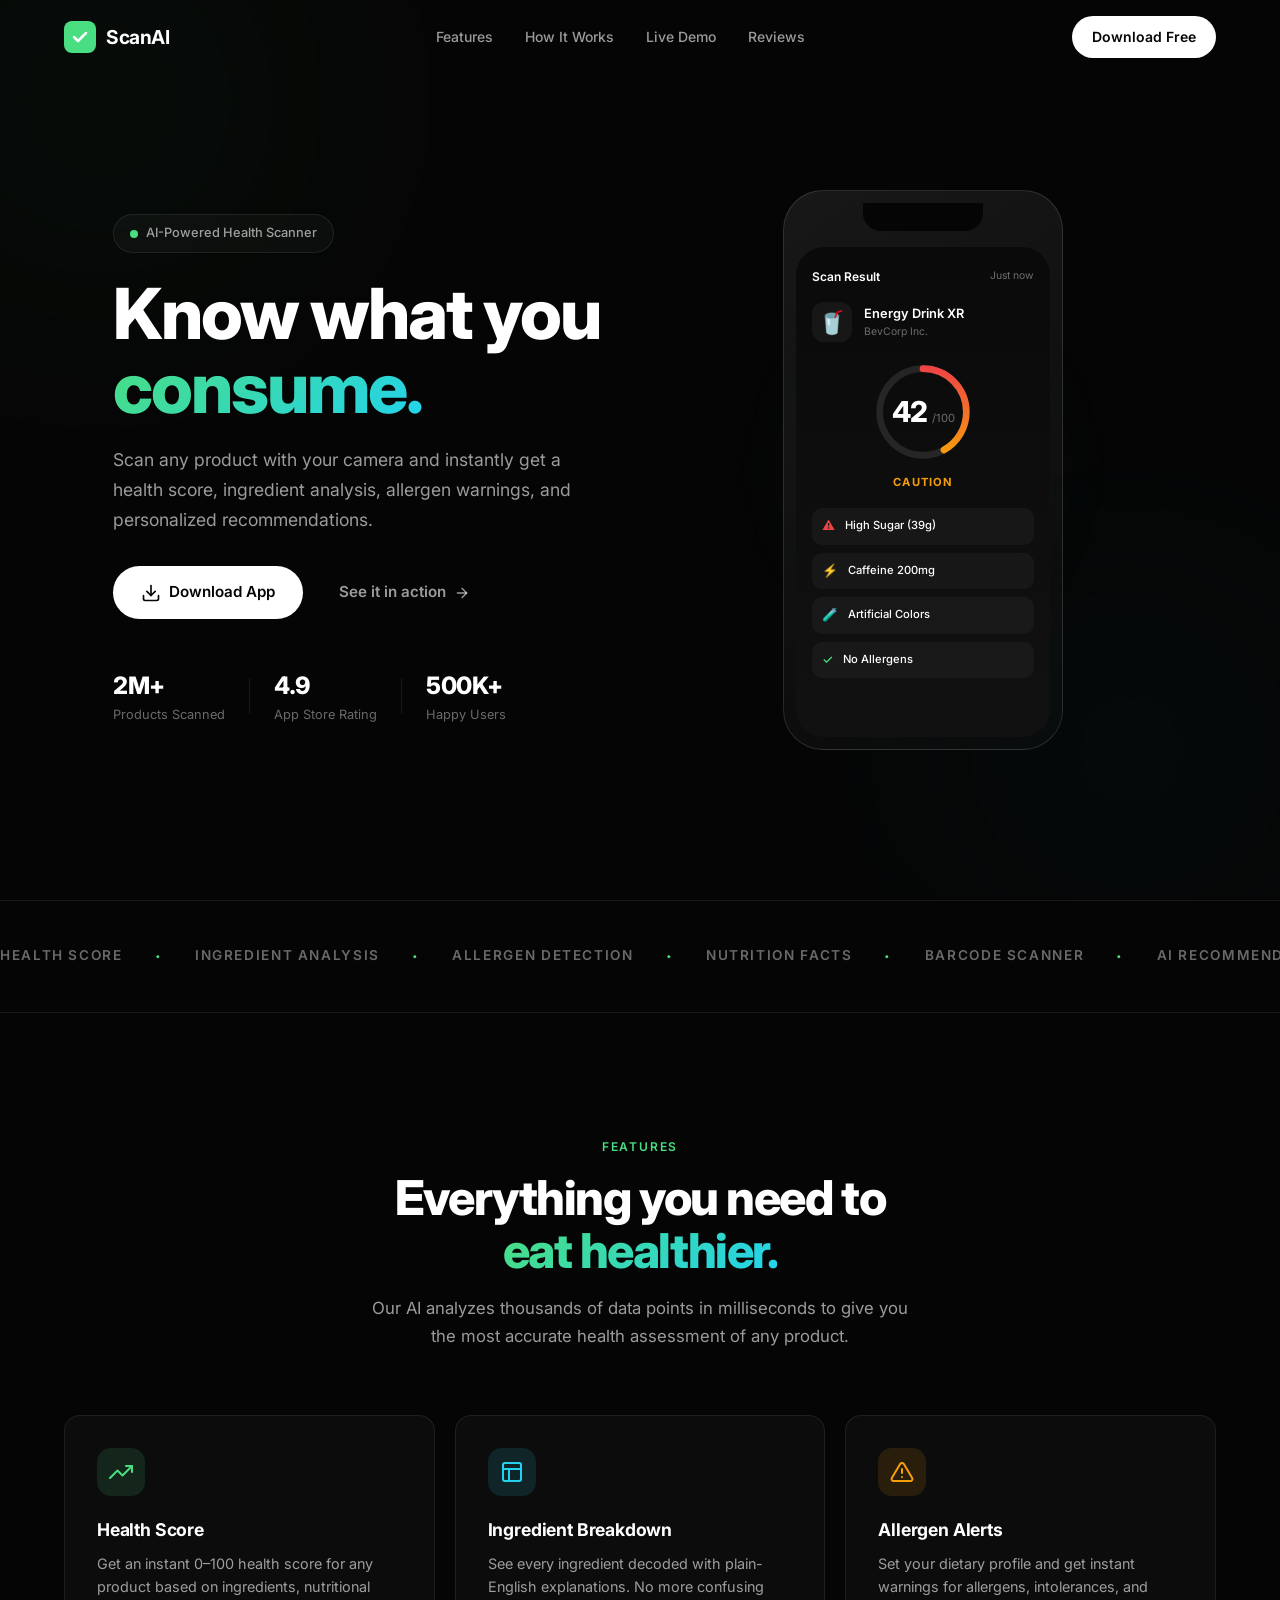
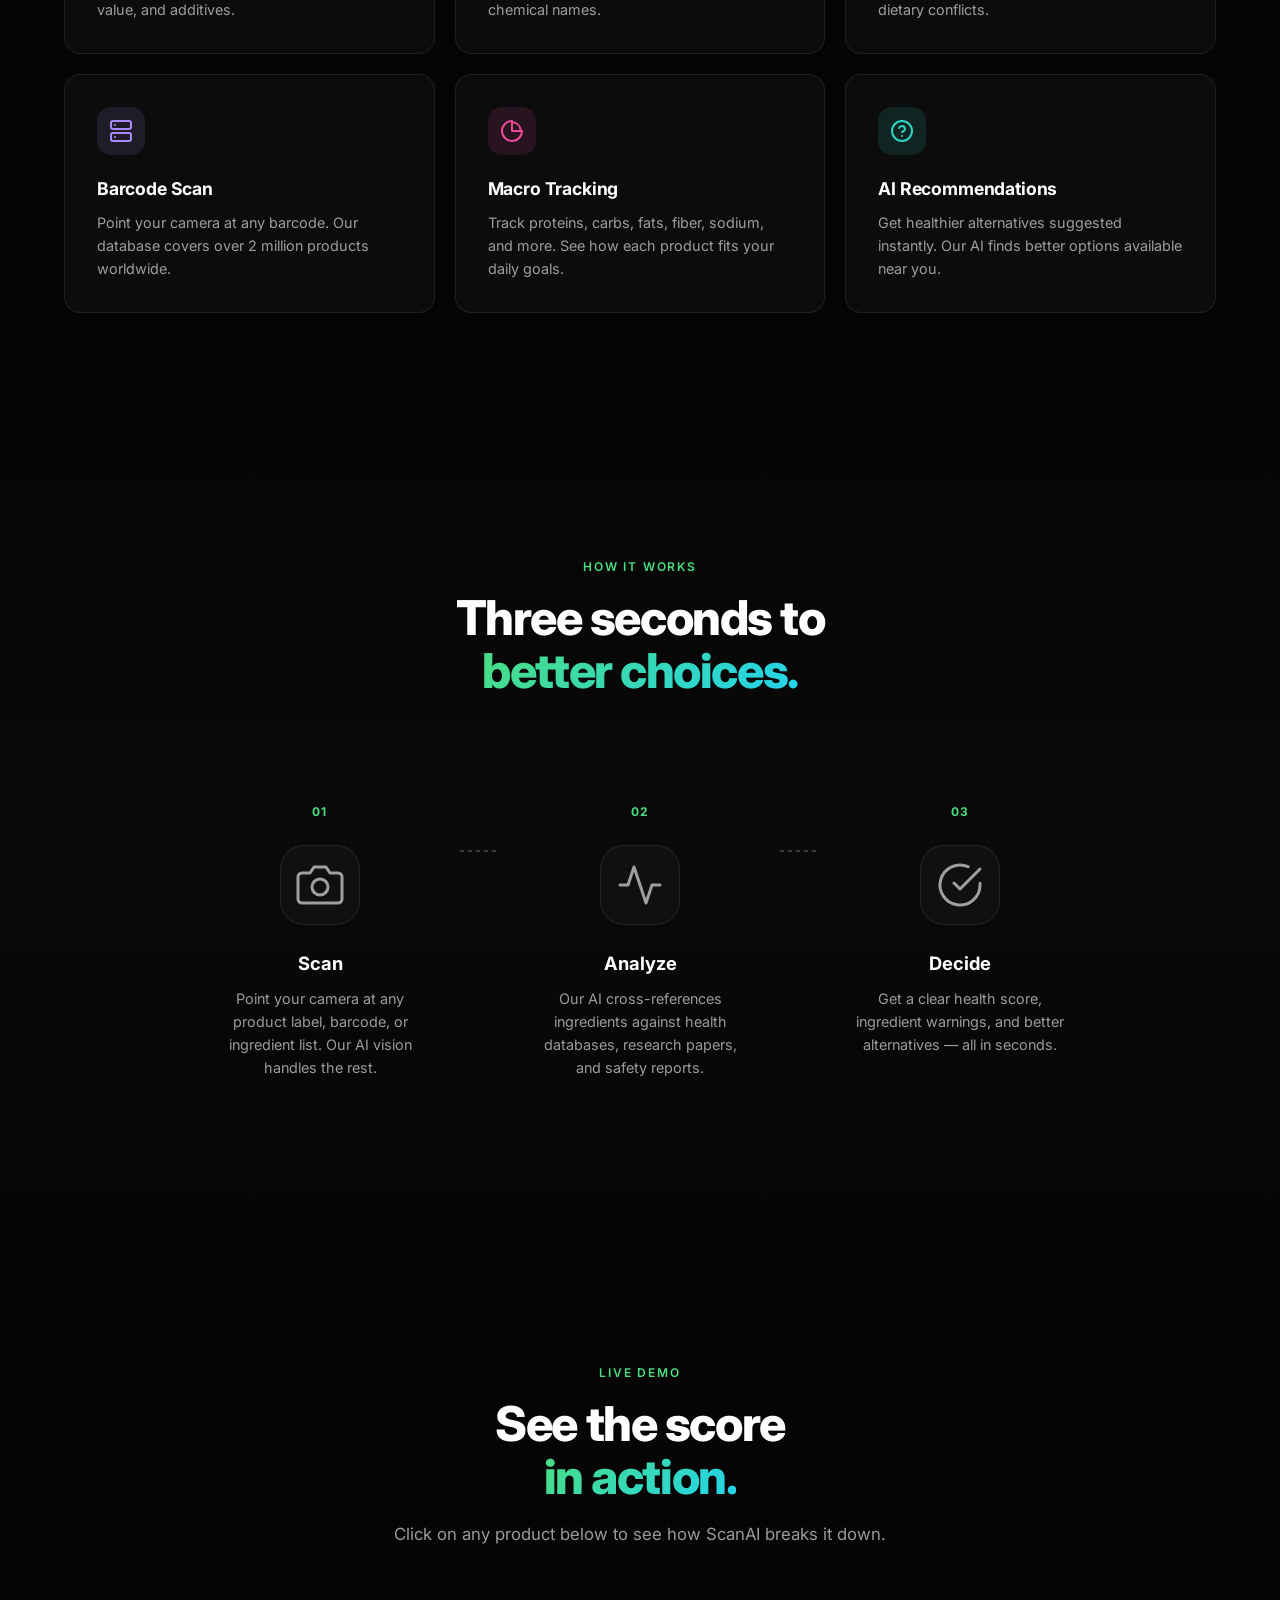
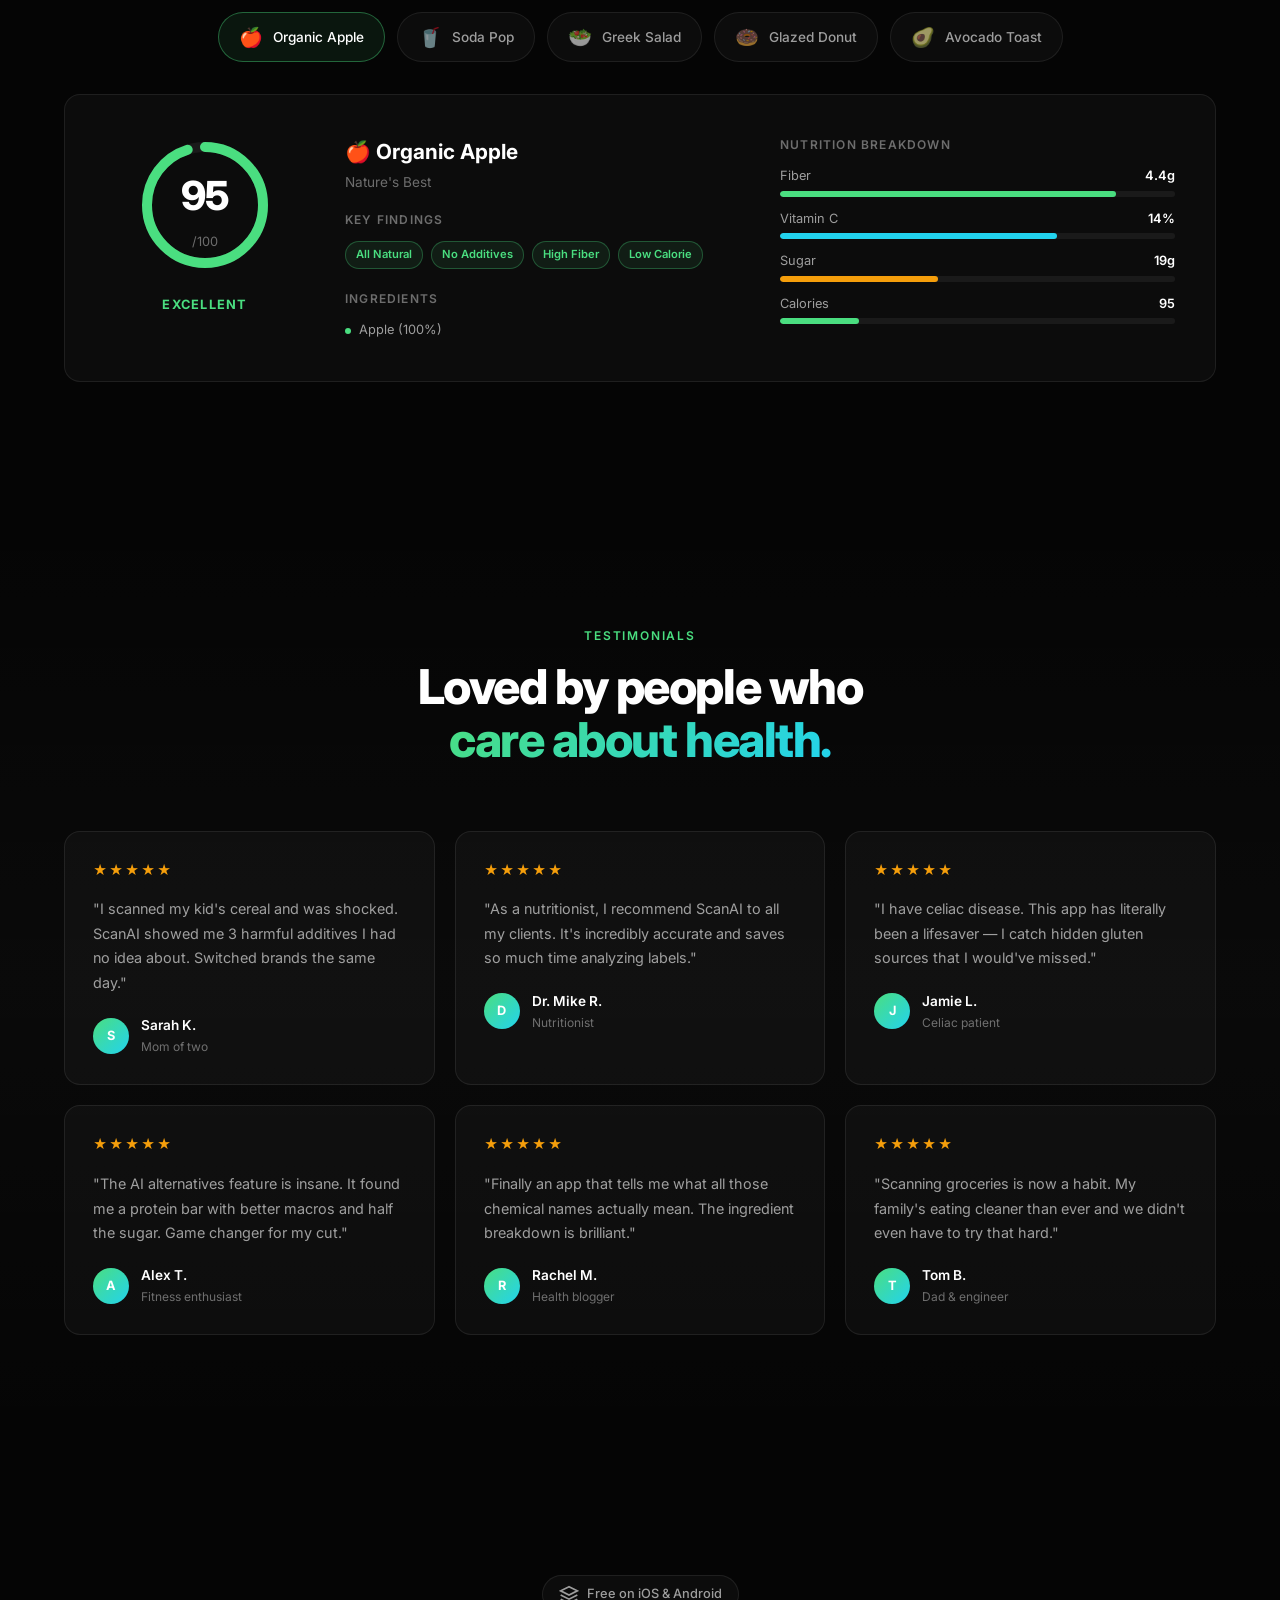
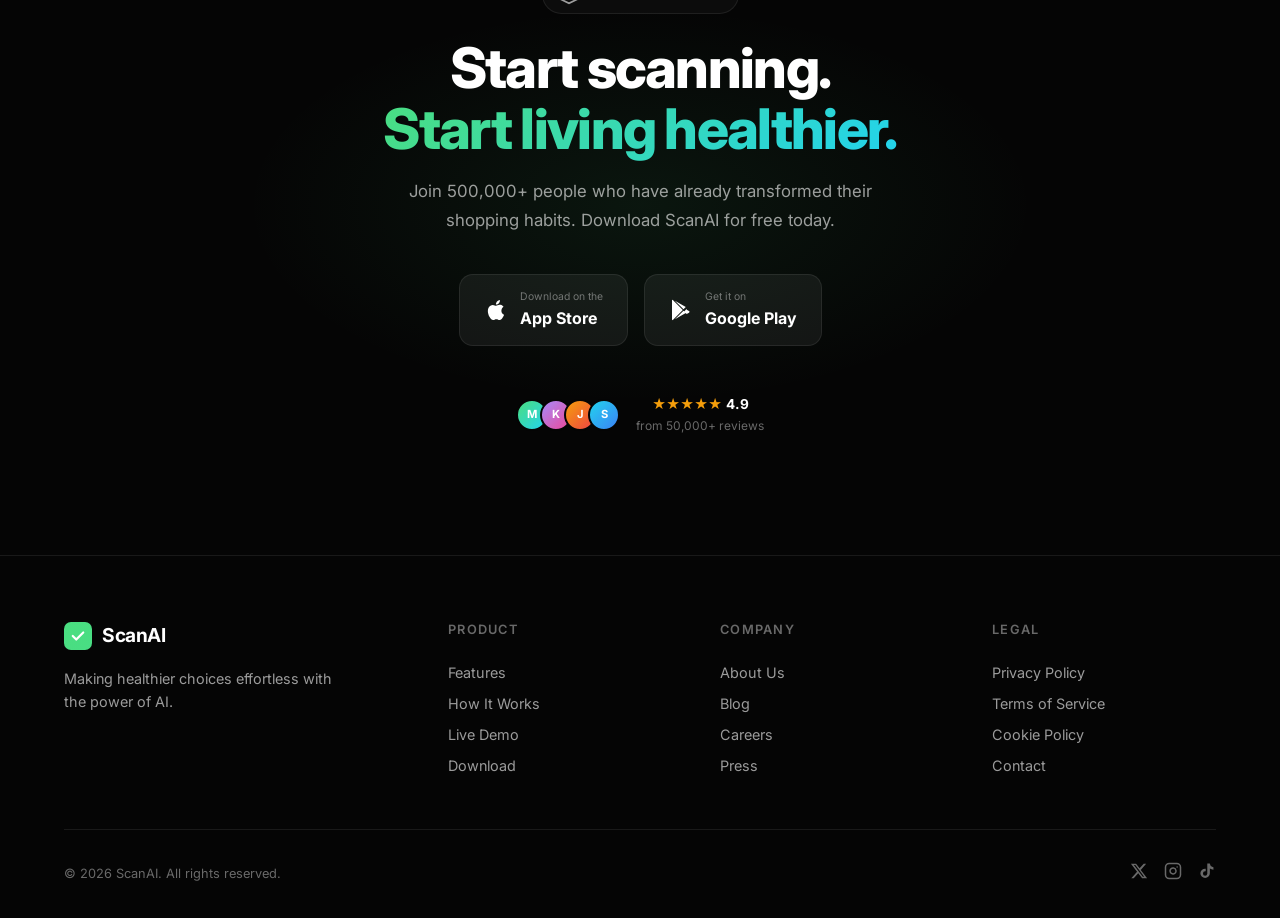
==== index.html @ 58f3b3ef "Initial commit" ====
<!DOCTYPE html>
<html lang="en">
<head>
  <meta charset="UTF-8" />
  <meta name="viewport" content="width=device-width, initial-scale=1.0" />
  <title>ScanAI — Know What You Consume</title>
  <meta name="description" content="ScanAI uses advanced AI to instantly analyze any product and tell you if it's good for your health. Get a health score, ingredient breakdown, and personalized insights." />
  <link rel="icon" type="image/svg+xml" href="data:image/svg+xml,<svg xmlns='http://www.w3.org/2000/svg' viewBox='0 0 100 100'><text y='.9em' font-size='90'>🔬</text></svg>" />
  <link rel="preconnect" href="https://fonts.googleapis.com" />
  <link rel="preconnect" href="https://fonts.gstatic.com" crossorigin />
  <link href="https://fonts.googleapis.com/css2?family=Inter:wght@300;400;500;600;700;800;900&display=swap" rel="stylesheet" />
  <link rel="stylesheet" href="styles.css" />
</head>
<body>
  <!-- ==================== NAVBAR ==================== -->
  <nav class="navbar" id="navbar">
    <div class="nav-container">
      <a href="#" class="nav-logo">
        <svg width="32" height="32" viewBox="0 0 32 32" fill="none">
          <rect width="32" height="32" rx="8" fill="url(#logo-grad)" />
          <path d="M10 16L14 20L22 12" stroke="white" stroke-width="2.5" stroke-linecap="round" stroke-linejoin="round"/>
          <defs>
            <linearGradient id="logo-grad" x1="0" y1="0" x2="32" y2="32">
              <stop stop-color="#4ADE80" />
              <stop offset="1" stop-color="#22D3EE" />
            </linearGradient>
          </defs>
        </svg>
        <span>ScanAI</span>
      </a>
      <div class="nav-links">
        <a href="#features">Features</a>
        <a href="#how-it-works">How It Works</a>
        <a href="#demo">Live Demo</a>
        <a href="#testimonials">Reviews</a>
      </div>
      <a href="#download" class="nav-cta">Download Free</a>
      <button class="nav-menu-btn" id="menuBtn" aria-label="Toggle menu">
        <span></span>
        <span></span>
        <span></span>
      </button>
    </div>
  </nav>

  <!-- Mobile menu -->
  <div class="mobile-menu" id="mobileMenu">
    <a href="#features">Features</a>
    <a href="#how-it-works">How It Works</a>
    <a href="#demo">Live Demo</a>
    <a href="#testimonials">Reviews</a>
    <a href="#download" class="mobile-cta">Download Free</a>
  </div>

  <!-- ==================== HERO ==================== -->
  <section class="hero" id="hero">
    <div class="hero-glow hero-glow-1"></div>
    <div class="hero-glow hero-glow-2"></div>
    <div class="hero-container">
      <div class="hero-content">
        <div class="hero-badge fade-up">
          <span class="badge-dot"></span>
          AI-Powered Health Scanner
        </div>
        <h1 class="hero-title fade-up delay-1">
          Know what you
          <br />
          <span class="gradient-text">consume.</span>
        </h1>
        <p class="hero-subtitle fade-up delay-2">
          Scan any product with your camera and instantly get a health score, ingredient analysis, allergen warnings, and personalized recommendations.
        </p>
        <div class="hero-actions fade-up delay-3">
          <a href="#download" class="btn btn-primary">
            <svg width="20" height="20" viewBox="0 0 24 24" fill="none" stroke="currentColor" stroke-width="2" stroke-linecap="round" stroke-linejoin="round"><path d="M21 15v4a2 2 0 0 1-2 2H5a2 2 0 0 1-2-2v-4"/><polyline points="7 10 12 15 17 10"/><line x1="12" y1="15" x2="12" y2="3"/></svg>
            Download App
          </a>
          <a href="#demo" class="btn btn-ghost">
            See it in action
            <svg width="16" height="16" viewBox="0 0 24 24" fill="none" stroke="currentColor" stroke-width="2" stroke-linecap="round" stroke-linejoin="round"><line x1="5" y1="12" x2="19" y2="12"/><polyline points="12 5 19 12 12 19"/></svg>
          </a>
        </div>
        <div class="hero-stats fade-up delay-4">
          <div class="stat">
            <span class="stat-number">2M+</span>
            <span class="stat-label">Products Scanned</span>
          </div>
          <div class="stat-divider"></div>
          <div class="stat">
            <span class="stat-number">4.9</span>
            <span class="stat-label">App Store Rating</span>
          </div>
          <div class="stat-divider"></div>
          <div class="stat">
            <span class="stat-number">500K+</span>
            <span class="stat-label">Happy Users</span>
          </div>
        </div>
      </div>
      <div class="hero-visual fade-up delay-2">
        <div class="phone-mockup">
          <div class="phone-frame">
            <div class="phone-notch"></div>
            <div class="phone-screen">
              <div class="scan-ui">
                <div class="scan-header">
                  <span class="scan-title">Scan Result</span>
                  <span class="scan-date">Just now</span>
                </div>
                <div class="scan-product">
                  <div class="product-icon">🥤</div>
                  <div class="product-info">
                    <span class="product-name">Energy Drink XR</span>
                    <span class="product-brand">BevCorp Inc.</span>
                  </div>
                </div>
                <div class="score-ring-container">
                  <svg class="score-ring" viewBox="0 0 120 120">
                    <circle cx="60" cy="60" r="52" stroke="rgba(255,255,255,0.1)" stroke-width="8" fill="none"/>
                    <circle class="score-ring-progress" cx="60" cy="60" r="52" stroke="url(#score-grad)" stroke-width="8" fill="none" stroke-linecap="round" stroke-dasharray="327" stroke-dashoffset="98" transform="rotate(-90 60 60)"/>
                    <defs>
                      <linearGradient id="score-grad" x1="0%" y1="0%" x2="100%" y2="0%">
                        <stop offset="0%" stop-color="#F59E0B"/>
                        <stop offset="100%" stop-color="#EF4444"/>
                      </linearGradient>
                    </defs>
                  </svg>
                  <div class="score-value">
                    <span class="score-number">42</span>
                    <span class="score-max">/100</span>
                  </div>
                </div>
                <div class="score-label caution">Caution</div>
                <div class="scan-details">
                  <div class="detail-row">
                    <span class="detail-icon red">⚠</span>
                    <span>High Sugar (39g)</span>
                  </div>
                  <div class="detail-row">
                    <span class="detail-icon yellow">⚡</span>
                    <span>Caffeine 200mg</span>
                  </div>
                  <div class="detail-row">
                    <span class="detail-icon red">🧪</span>
                    <span>Artificial Colors</span>
                  </div>
                  <div class="detail-row">
                    <span class="detail-icon green">✓</span>
                    <span>No Allergens</span>
                  </div>
                </div>
              </div>
            </div>
          </div>
          <div class="phone-glow"></div>
        </div>
      </div>
    </div>
  </section>

  <!-- ==================== MARQUEE ==================== -->
  <section class="marquee-section">
    <div class="marquee-track">
      <div class="marquee-content">
        <span>Health Score</span>
        <span class="marquee-dot">·</span>
        <span>Ingredient Analysis</span>
        <span class="marquee-dot">·</span>
        <span>Allergen Detection</span>
        <span class="marquee-dot">·</span>
        <span>Nutrition Facts</span>
        <span class="marquee-dot">·</span>
        <span>Barcode Scanner</span>
        <span class="marquee-dot">·</span>
        <span>AI Recommendations</span>
        <span class="marquee-dot">·</span>
        <span>Additive Warnings</span>
        <span class="marquee-dot">·</span>
        <span>Health Score</span>
        <span class="marquee-dot">·</span>
        <span>Ingredient Analysis</span>
        <span class="marquee-dot">·</span>
        <span>Allergen Detection</span>
        <span class="marquee-dot">·</span>
        <span>Nutrition Facts</span>
        <span class="marquee-dot">·</span>
        <span>Barcode Scanner</span>
        <span class="marquee-dot">·</span>
        <span>AI Recommendations</span>
        <span class="marquee-dot">·</span>
        <span>Additive Warnings</span>
        <span class="marquee-dot">·</span>
      </div>
    </div>
  </section>

  <!-- ==================== FEATURES ==================== -->
  <section class="features" id="features">
    <div class="container">
      <div class="section-header">
        <span class="section-tag fade-up">Features</span>
        <h2 class="section-title fade-up delay-1">Everything you need to<br /><span class="gradient-text">eat healthier.</span></h2>
        <p class="section-desc fade-up delay-2">Our AI analyzes thousands of data points in milliseconds to give you the most accurate health assessment of any product.</p>
      </div>
      <div class="features-grid">
        <div class="feature-card fade-up">
          <div class="feature-icon green">
            <svg width="24" height="24" viewBox="0 0 24 24" fill="none" stroke="currentColor" stroke-width="2" stroke-linecap="round" stroke-linejoin="round"><path d="M23 6l-9.5 9.5-5-5L1 18"/><polyline points="17 6 23 6 23 12"/></svg>
          </div>
          <h3>Health Score</h3>
          <p>Get an instant 0–100 health score for any product based on ingredients, nutritional value, and additives.</p>
        </div>
        <div class="feature-card fade-up delay-1">
          <div class="feature-icon cyan">
            <svg width="24" height="24" viewBox="0 0 24 24" fill="none" stroke="currentColor" stroke-width="2" stroke-linecap="round" stroke-linejoin="round"><rect x="3" y="3" width="18" height="18" rx="2" ry="2"/><line x1="3" y1="9" x2="21" y2="9"/><line x1="9" y1="21" x2="9" y2="9"/></svg>
          </div>
          <h3>Ingredient Breakdown</h3>
          <p>See every ingredient decoded with plain-English explanations. No more confusing chemical names.</p>
        </div>
        <div class="feature-card fade-up delay-2">
          <div class="feature-icon orange">
            <svg width="24" height="24" viewBox="0 0 24 24" fill="none" stroke="currentColor" stroke-width="2" stroke-linecap="round" stroke-linejoin="round"><path d="M10.29 3.86L1.82 18a2 2 0 0 0 1.71 3h16.94a2 2 0 0 0 1.71-3L13.71 3.86a2 2 0 0 0-3.42 0z"/><line x1="12" y1="9" x2="12" y2="13"/><line x1="12" y1="17" x2="12.01" y2="17"/></svg>
          </div>
          <h3>Allergen Alerts</h3>
          <p>Set your dietary profile and get instant warnings for allergens, intolerances, and dietary conflicts.</p>
        </div>
        <div class="feature-card fade-up">
          <div class="feature-icon purple">
            <svg width="24" height="24" viewBox="0 0 24 24" fill="none" stroke="currentColor" stroke-width="2" stroke-linecap="round" stroke-linejoin="round"><rect x="2" y="2" width="20" height="8" rx="2" ry="2"/><rect x="2" y="14" width="20" height="8" rx="2" ry="2"/><line x1="6" y1="6" x2="6.01" y2="6"/><line x1="6" y1="18" x2="6.01" y2="18"/></svg>
          </div>
          <h3>Barcode Scan</h3>
          <p>Point your camera at any barcode. Our database covers over 2 million products worldwide.</p>
        </div>
        <div class="feature-card fade-up delay-1">
          <div class="feature-icon pink">
            <svg width="24" height="24" viewBox="0 0 24 24" fill="none" stroke="currentColor" stroke-width="2" stroke-linecap="round" stroke-linejoin="round"><path d="M12 2a10 10 0 1 0 10 10H12V2z"/><path d="M20.7 11A8.96 8.96 0 0 0 13 3.3"/></svg>
          </div>
          <h3>Macro Tracking</h3>
          <p>Track proteins, carbs, fats, fiber, sodium, and more. See how each product fits your daily goals.</p>
        </div>
        <div class="feature-card fade-up delay-2">
          <div class="feature-icon teal">
            <svg width="24" height="24" viewBox="0 0 24 24" fill="none" stroke="currentColor" stroke-width="2" stroke-linecap="round" stroke-linejoin="round"><circle cx="12" cy="12" r="10"/><path d="M9.09 9a3 3 0 0 1 5.83 1c0 2-3 3-3 3"/><line x1="12" y1="17" x2="12.01" y2="17"/></svg>
          </div>
          <h3>AI Recommendations</h3>
          <p>Get healthier alternatives suggested instantly. Our AI finds better options available near you.</p>
        </div>
      </div>
    </div>
  </section>

  <!-- ==================== HOW IT WORKS ==================== -->
  <section class="how-it-works" id="how-it-works">
    <div class="container">
      <div class="section-header">
        <span class="section-tag fade-up">How It Works</span>
        <h2 class="section-title fade-up delay-1">Three seconds to<br /><span class="gradient-text">better choices.</span></h2>
      </div>
      <div class="steps-grid">
        <div class="step-card fade-up">
          <div class="step-number">01</div>
          <div class="step-visual">
            <svg width="48" height="48" viewBox="0 0 24 24" fill="none" stroke="currentColor" stroke-width="1.5" stroke-linecap="round" stroke-linejoin="round">
              <path d="M23 19a2 2 0 0 1-2 2H3a2 2 0 0 1-2-2V8a2 2 0 0 1 2-2h4l2-3h6l2 3h4a2 2 0 0 1 2 2z"/>
              <circle cx="12" cy="13" r="4"/>
            </svg>
          </div>
          <h3>Scan</h3>
          <p>Point your camera at any product label, barcode, or ingredient list. Our AI vision handles the rest.</p>
        </div>
        <div class="step-connector fade-up delay-1">
          <svg width="40" height="2" viewBox="0 0 40 2"><line x1="0" y1="1" x2="40" y2="1" stroke="rgba(255,255,255,0.2)" stroke-width="2" stroke-dasharray="4 4"/></svg>
        </div>
        <div class="step-card fade-up delay-1">
          <div class="step-number">02</div>
          <div class="step-visual">
            <svg width="48" height="48" viewBox="0 0 24 24" fill="none" stroke="currentColor" stroke-width="1.5" stroke-linecap="round" stroke-linejoin="round">
              <polyline points="22 12 18 12 15 21 9 3 6 12 2 12"/>
            </svg>
          </div>
          <h3>Analyze</h3>
          <p>Our AI cross-references ingredients against health databases, research papers, and safety reports.</p>
        </div>
        <div class="step-connector fade-up delay-2">
          <svg width="40" height="2" viewBox="0 0 40 2"><line x1="0" y1="1" x2="40" y2="1" stroke="rgba(255,255,255,0.2)" stroke-width="2" stroke-dasharray="4 4"/></svg>
        </div>
        <div class="step-card fade-up delay-2">
          <div class="step-number">03</div>
          <div class="step-visual">
            <svg width="48" height="48" viewBox="0 0 24 24" fill="none" stroke="currentColor" stroke-width="1.5" stroke-linecap="round" stroke-linejoin="round">
              <path d="M22 11.08V12a10 10 0 1 1-5.93-9.14"/>
              <polyline points="22 4 12 14.01 9 11.01"/>
            </svg>
          </div>
          <h3>Decide</h3>
          <p>Get a clear health score, ingredient warnings, and better alternatives — all in seconds.</p>
        </div>
      </div>
    </div>
  </section>

  <!-- ==================== LIVE DEMO ==================== -->
  <section class="demo-section" id="demo">
    <div class="container">
      <div class="section-header">
        <span class="section-tag fade-up">Live Demo</span>
        <h2 class="section-title fade-up delay-1">See the score<br /><span class="gradient-text">in action.</span></h2>
        <p class="section-desc fade-up delay-2">Click on any product below to see how ScanAI breaks it down.</p>
      </div>
      <div class="demo-container fade-up delay-2">
        <div class="demo-products">
          <button class="demo-product active" data-product="0">
            <span class="demo-product-emoji">🍎</span>
            <span class="demo-product-name">Organic Apple</span>
          </button>
          <button class="demo-product" data-product="1">
            <span class="demo-product-emoji">🥤</span>
            <span class="demo-product-name">Soda Pop</span>
          </button>
          <button class="demo-product" data-product="2">
            <span class="demo-product-emoji">🥗</span>
            <span class="demo-product-name">Greek Salad</span>
          </button>
          <button class="demo-product" data-product="3">
            <span class="demo-product-emoji">🍩</span>
            <span class="demo-product-name">Glazed Donut</span>
          </button>
          <button class="demo-product" data-product="4">
            <span class="demo-product-emoji">🥑</span>
            <span class="demo-product-name">Avocado Toast</span>
          </button>
        </div>
        <div class="demo-result">
          <div class="demo-result-inner" id="demoResult">
            <!-- Populated by JS -->
          </div>
        </div>
      </div>
    </div>
  </section>

  <!-- ==================== TESTIMONIALS ==================== -->
  <section class="testimonials" id="testimonials">
    <div class="container">
      <div class="section-header">
        <span class="section-tag fade-up">Testimonials</span>
        <h2 class="section-title fade-up delay-1">Loved by people who<br /><span class="gradient-text">care about health.</span></h2>
      </div>
      <div class="testimonials-grid">
        <div class="testimonial-card fade-up">
          <div class="testimonial-stars">★★★★★</div>
          <p>"I scanned my kid's cereal and was shocked. ScanAI showed me 3 harmful additives I had no idea about. Switched brands the same day."</p>
          <div class="testimonial-author">
            <div class="author-avatar">S</div>
            <div>
              <span class="author-name">Sarah K.</span>
              <span class="author-role">Mom of two</span>
            </div>
          </div>
        </div>
        <div class="testimonial-card fade-up delay-1">
          <div class="testimonial-stars">★★★★★</div>
          <p>"As a nutritionist, I recommend ScanAI to all my clients. It's incredibly accurate and saves so much time analyzing labels."</p>
          <div class="testimonial-author">
            <div class="author-avatar">D</div>
            <div>
              <span class="author-name">Dr. Mike R.</span>
              <span class="author-role">Nutritionist</span>
            </div>
          </div>
        </div>
        <div class="testimonial-card fade-up delay-2">
          <div class="testimonial-stars">★★★★★</div>
          <p>"I have celiac disease. This app has literally been a lifesaver — I catch hidden gluten sources that I would've missed."</p>
          <div class="testimonial-author">
            <div class="author-avatar">J</div>
            <div>
              <span class="author-name">Jamie L.</span>
              <span class="author-role">Celiac patient</span>
            </div>
          </div>
        </div>
        <div class="testimonial-card fade-up">
          <div class="testimonial-stars">★★★★★</div>
          <p>"The AI alternatives feature is insane. It found me a protein bar with better macros and half the sugar. Game changer for my cut."</p>
          <div class="testimonial-author">
            <div class="author-avatar">A</div>
            <div>
              <span class="author-name">Alex T.</span>
              <span class="author-role">Fitness enthusiast</span>
            </div>
          </div>
        </div>
        <div class="testimonial-card fade-up delay-1">
          <div class="testimonial-stars">★★★★★</div>
          <p>"Finally an app that tells me what all those chemical names actually mean. The ingredient breakdown is brilliant."</p>
          <div class="testimonial-author">
            <div class="author-avatar">R</div>
            <div>
              <span class="author-name">Rachel M.</span>
              <span class="author-role">Health blogger</span>
            </div>
          </div>
        </div>
        <div class="testimonial-card fade-up delay-2">
          <div class="testimonial-stars">★★★★★</div>
          <p>"Scanning groceries is now a habit. My family's eating cleaner than ever and we didn't even have to try that hard."</p>
          <div class="testimonial-author">
            <div class="author-avatar">T</div>
            <div>
              <span class="author-name">Tom B.</span>
              <span class="author-role">Dad & engineer</span>
            </div>
          </div>
        </div>
      </div>
    </div>
  </section>

  <!-- ==================== DOWNLOAD CTA ==================== -->
  <section class="download-section" id="download">
    <div class="download-glow"></div>
    <div class="container">
      <div class="download-content">
        <div class="download-badge fade-up">
          <svg width="20" height="20" viewBox="0 0 24 24" fill="none" stroke="currentColor" stroke-width="2"><path d="M12 2L2 7l10 5 10-5-10-5z"/><path d="M2 17l10 5 10-5"/><path d="M2 12l10 5 10-5"/></svg>
          Free on iOS & Android
        </div>
        <h2 class="download-title fade-up delay-1">Start scanning.<br /><span class="gradient-text">Start living healthier.</span></h2>
        <p class="download-desc fade-up delay-2">Join 500,000+ people who have already transformed their shopping habits. Download ScanAI for free today.</p>
        <div class="download-buttons fade-up delay-3">
          <a href="#" class="store-btn">
            <svg width="24" height="24" viewBox="0 0 24 24" fill="currentColor"><path d="M18.71 19.5c-.83 1.24-1.71 2.45-3.05 2.47-1.34.03-1.77-.79-3.29-.79-1.53 0-2 .77-3.27.82-1.31.05-2.3-1.32-3.14-2.53C4.25 17 2.94 12.45 4.7 9.39c.87-1.52 2.43-2.48 4.12-2.51 1.28-.02 2.5.87 3.29.87.78 0 2.26-1.07 3.8-.91.65.03 2.47.26 3.64 1.98-.09.06-2.17 1.28-2.15 3.81.03 3.02 2.65 4.03 2.68 4.04-.03.07-.42 1.44-1.38 2.83M13 3.5c.73-.83 1.94-1.46 2.94-1.5.13 1.17-.34 2.35-1.04 3.19-.69.85-1.83 1.51-2.95 1.42-.15-1.15.41-2.35 1.05-3.11z"/></svg>
            <div>
              <span class="store-label">Download on the</span>
              <span class="store-name">App Store</span>
            </div>
          </a>
          <a href="#" class="store-btn">
            <svg width="24" height="24" viewBox="0 0 24 24" fill="currentColor"><path d="M3.609 1.814L13.792 12 3.61 22.186a.996.996 0 0 1-.61-.92V2.734a1 1 0 0 1 .609-.92zm10.89 10.893l2.302 2.302-10.937 6.333 8.635-8.635zm3.199-1.063l2.285 1.306a1 1 0 0 1 0 1.74l-2.286 1.306-2.532-2.532 2.533-2.82zM5.864 2.658L16.802 8.99l-2.303 2.303-8.635-8.635z"/></svg>
            <div>
              <span class="store-label">Get it on</span>
              <span class="store-name">Google Play</span>
            </div>
          </a>
        </div>
        <div class="download-rating fade-up delay-4">
          <div class="rating-avatars">
            <div class="rating-avatar" style="background: linear-gradient(135deg, #4ADE80, #22D3EE);">M</div>
            <div class="rating-avatar" style="background: linear-gradient(135deg, #A78BFA, #EC4899);">K</div>
            <div class="rating-avatar" style="background: linear-gradient(135deg, #F59E0B, #EF4444);">J</div>
            <div class="rating-avatar" style="background: linear-gradient(135deg, #22D3EE, #3B82F6);">S</div>
          </div>
          <div class="rating-info">
            <div class="rating-stars">★★★★★ <span>4.9</span></div>
            <div class="rating-count">from 50,000+ reviews</div>
          </div>
        </div>
      </div>
    </div>
  </section>

  <!-- ==================== FOOTER ==================== -->
  <footer class="footer">
    <div class="container">
      <div class="footer-grid">
        <div class="footer-brand">
          <a href="#" class="nav-logo">
            <svg width="28" height="28" viewBox="0 0 32 32" fill="none">
              <rect width="32" height="32" rx="8" fill="url(#logo-grad2)" />
              <path d="M10 16L14 20L22 12" stroke="white" stroke-width="2.5" stroke-linecap="round" stroke-linejoin="round"/>
              <defs>
                <linearGradient id="logo-grad2" x1="0" y1="0" x2="32" y2="32">
                  <stop stop-color="#4ADE80" />
                  <stop offset="1" stop-color="#22D3EE" />
                </linearGradient>
              </defs>
            </svg>
            <span>ScanAI</span>
          </a>
          <p class="footer-tagline">Making healthier choices effortless with the power of AI.</p>
        </div>
        <div class="footer-links-group">
          <h4>Product</h4>
          <a href="#features">Features</a>
          <a href="#how-it-works">How It Works</a>
          <a href="#demo">Live Demo</a>
          <a href="#download">Download</a>
        </div>
        <div class="footer-links-group">
          <h4>Company</h4>
          <a href="#">About Us</a>
          <a href="#">Blog</a>
          <a href="#">Careers</a>
          <a href="#">Press</a>
        </div>
        <div class="footer-links-group">
          <h4>Legal</h4>
          <a href="#">Privacy Policy</a>
          <a href="#">Terms of Service</a>
          <a href="#">Cookie Policy</a>
          <a href="#">Contact</a>
        </div>
      </div>
      <div class="footer-bottom">
        <span>&copy; 2026 ScanAI. All rights reserved.</span>
        <div class="footer-socials">
          <a href="#" aria-label="Twitter">
            <svg width="18" height="18" viewBox="0 0 24 24" fill="currentColor"><path d="M18.244 2.25h3.308l-7.227 8.26 8.502 11.24H16.17l-5.214-6.817L4.99 21.75H1.68l7.73-8.835L1.254 2.25H8.08l4.713 6.231zm-1.161 17.52h1.833L7.084 4.126H5.117z"/></svg>
          </a>
          <a href="#" aria-label="Instagram">
            <svg width="18" height="18" viewBox="0 0 24 24" fill="none" stroke="currentColor" stroke-width="2" stroke-linecap="round" stroke-linejoin="round"><rect x="2" y="2" width="20" height="20" rx="5" ry="5"/><path d="M16 11.37A4 4 0 1 1 12.63 8 4 4 0 0 1 16 11.37z"/><line x1="17.5" y1="6.5" x2="17.51" y2="6.5"/></svg>
          </a>
          <a href="#" aria-label="TikTok">
            <svg width="18" height="18" viewBox="0 0 24 24" fill="currentColor"><path d="M19.59 6.69a4.83 4.83 0 0 1-3.77-4.25V2h-3.45v13.67a2.89 2.89 0 0 1-2.88 2.5 2.89 2.89 0 0 1-2.89-2.89 2.89 2.89 0 0 1 2.89-2.89c.28 0 .54.04.79.1v-3.5a6.37 6.37 0 0 0-.79-.05A6.34 6.34 0 0 0 3.15 15a6.34 6.34 0 0 0 6.34 6.34 6.34 6.34 0 0 0 6.34-6.34V8.82a8.24 8.24 0 0 0 4.76 1.5V6.87a4.83 4.83 0 0 1-1-.18z"/></svg>
          </a>
        </div>
      </div>
    </div>
  </footer>

  <script src="script.js"></script>
</body>
</html>
---- styles.css ----
/* ========================================
   ScanAI — Global Styles
   Dark theme, glassmorphism, smooth animations
   ======================================== */

*, *::before, *::after {
  margin: 0;
  padding: 0;
  box-sizing: border-box;
}

:root {
  --bg: #050505;
  --bg-card: rgba(255, 255, 255, 0.03);
  --bg-card-hover: rgba(255, 255, 255, 0.06);
  --border: rgba(255, 255, 255, 0.08);
  --border-hover: rgba(255, 255, 255, 0.15);
  --text: #ffffff;
  --text-secondary: rgba(255, 255, 255, 0.6);
  --text-tertiary: rgba(255, 255, 255, 0.4);
  --green: #4ADE80;
  --cyan: #22D3EE;
  --orange: #F59E0B;
  --red: #EF4444;
  --purple: #A78BFA;
  --pink: #EC4899;
  --teal: #2DD4BF;
  --gradient-primary: linear-gradient(135deg, #4ADE80, #22D3EE);
  --gradient-warm: linear-gradient(135deg, #F59E0B, #EF4444);
  --radius: 16px;
  --radius-sm: 10px;
  --radius-xs: 8px;
  --transition: 0.3s cubic-bezier(0.4, 0, 0.2, 1);
  --transition-slow: 0.6s cubic-bezier(0.4, 0, 0.2, 1);
}

html {
  scroll-behavior: smooth;
  -webkit-font-smoothing: antialiased;
  -moz-osx-font-smoothing: grayscale;
}

body {
  font-family: 'Inter', -apple-system, BlinkMacSystemFont, 'Segoe UI', sans-serif;
  background: var(--bg);
  color: var(--text);
  line-height: 1.6;
  overflow-x: hidden;
}

a {
  text-decoration: none;
  color: inherit;
}

button {
  border: none;
  background: none;
  cursor: pointer;
  font-family: inherit;
  color: inherit;
}

.container {
  max-width: 1200px;
  margin: 0 auto;
  padding: 0 24px;
}

.gradient-text {
  background: var(--gradient-primary);
  -webkit-background-clip: text;
  -webkit-text-fill-color: transparent;
  background-clip: text;
}

/* ========================================
   ANIMATIONS
   ======================================== */

.fade-up {
  opacity: 0;
  transform: translateY(30px);
  transition: opacity 0.8s cubic-bezier(0.16, 1, 0.3, 1),
              transform 0.8s cubic-bezier(0.16, 1, 0.3, 1);
}

.fade-up.visible {
  opacity: 1;
  transform: translateY(0);
}

.delay-1 { transition-delay: 0.1s; }
.delay-2 { transition-delay: 0.2s; }
.delay-3 { transition-delay: 0.3s; }
.delay-4 { transition-delay: 0.4s; }

/* ========================================
   NAVBAR
   ======================================== */

.navbar {
  position: fixed;
  top: 0;
  left: 0;
  right: 0;
  z-index: 1000;
  padding: 16px 0;
  transition: var(--transition);
}

.navbar.scrolled {
  background: rgba(5, 5, 5, 0.8);
  backdrop-filter: blur(20px);
  -webkit-backdrop-filter: blur(20px);
  border-bottom: 1px solid var(--border);
  padding: 12px 0;
}

.nav-container {
  max-width: 1200px;
  margin: 0 auto;
  padding: 0 24px;
  display: flex;
  align-items: center;
  justify-content: space-between;
}

.nav-logo {
  display: flex;
  align-items: center;
  gap: 10px;
  font-weight: 700;
  font-size: 1.2rem;
  letter-spacing: -0.02em;
}

.nav-links {
  display: flex;
  gap: 32px;
}

.nav-links a {
  font-size: 0.875rem;
  color: var(--text-secondary);
  transition: color var(--transition);
  font-weight: 500;
}

.nav-links a:hover {
  color: var(--text);
}

.nav-cta {
  font-size: 0.875rem;
  font-weight: 600;
  padding: 10px 20px;
  background: var(--text);
  color: var(--bg);
  border-radius: 100px;
  transition: all var(--transition);
}

.nav-cta:hover {
  background: rgba(255, 255, 255, 0.9);
  transform: translateY(-1px);
}

.nav-menu-btn {
  display: none;
  flex-direction: column;
  gap: 5px;
  padding: 4px;
}

.nav-menu-btn span {
  display: block;
  width: 20px;
  height: 2px;
  background: var(--text);
  border-radius: 2px;
  transition: var(--transition);
}

.nav-menu-btn.active span:nth-child(1) {
  transform: rotate(45deg) translate(5px, 5px);
}

.nav-menu-btn.active span:nth-child(2) {
  opacity: 0;
}

.nav-menu-btn.active span:nth-child(3) {
  transform: rotate(-45deg) translate(5px, -5px);
}

.mobile-menu {
  position: fixed;
  top: 0;
  left: 0;
  right: 0;
  bottom: 0;
  z-index: 999;
  background: rgba(5, 5, 5, 0.95);
  backdrop-filter: blur(20px);
  -webkit-backdrop-filter: blur(20px);
  display: flex;
  flex-direction: column;
  align-items: center;
  justify-content: center;
  gap: 28px;
  opacity: 0;
  pointer-events: none;
  transition: opacity var(--transition);
}

.mobile-menu.active {
  opacity: 1;
  pointer-events: all;
}

.mobile-menu a {
  font-size: 1.5rem;
  font-weight: 600;
  color: var(--text-secondary);
  transition: color var(--transition);
}

.mobile-menu a:hover {
  color: var(--text);
}

.mobile-cta {
  padding: 14px 32px;
  background: var(--text) !important;
  color: var(--bg) !important;
  border-radius: 100px;
  font-size: 1rem !important;
}

/* ========================================
   HERO
   ======================================== */

.hero {
  position: relative;
  min-height: 100vh;
  display: flex;
  align-items: center;
  padding: 120px 0 80px;
  overflow: hidden;
}

.hero-glow {
  position: absolute;
  border-radius: 50%;
  filter: blur(120px);
  opacity: 0.4;
  pointer-events: none;
}

.hero-glow-1 {
  width: 600px;
  height: 600px;
  background: radial-gradient(circle, rgba(74, 222, 128, 0.15), transparent 70%);
  top: -200px;
  left: -200px;
  animation: float 8s ease-in-out infinite;
}

.hero-glow-2 {
  width: 500px;
  height: 500px;
  background: radial-gradient(circle, rgba(34, 211, 238, 0.12), transparent 70%);
  bottom: -100px;
  right: -100px;
  animation: float 10s ease-in-out infinite reverse;
}

@keyframes float {
  0%, 100% { transform: translate(0, 0); }
  50% { transform: translate(30px, -30px); }
}

.hero-container {
  max-width: 1200px;
  margin: 0 auto;
  padding: 0 24px;
  display: grid;
  grid-template-columns: 1fr 1fr;
  gap: 80px;
  align-items: center;
}

.hero-badge {
  display: inline-flex;
  align-items: center;
  gap: 8px;
  padding: 8px 16px;
  background: var(--bg-card);
  border: 1px solid var(--border);
  border-radius: 100px;
  font-size: 0.8rem;
  font-weight: 500;
  color: var(--text-secondary);
  margin-bottom: 24px;
}

.badge-dot {
  width: 8px;
  height: 8px;
  background: var(--green);
  border-radius: 50%;
  animation: pulse-dot 2s ease-in-out infinite;
}

@keyframes pulse-dot {
  0%, 100% { opacity: 1; box-shadow: 0 0 0 0 rgba(74, 222, 128, 0.4); }
  50% { opacity: 0.8; box-shadow: 0 0 0 6px rgba(74, 222, 128, 0); }
}

.hero-title {
  font-size: clamp(2.8rem, 5.5vw, 4.5rem);
  font-weight: 800;
  line-height: 1.05;
  letter-spacing: -0.03em;
  margin-bottom: 20px;
}

.hero-subtitle {
  font-size: 1.1rem;
  color: var(--text-secondary);
  max-width: 480px;
  line-height: 1.7;
  margin-bottom: 32px;
}

.hero-actions {
  display: flex;
  align-items: center;
  gap: 16px;
  margin-bottom: 48px;
}

.btn {
  display: inline-flex;
  align-items: center;
  gap: 8px;
  font-weight: 600;
  font-size: 0.95rem;
  border-radius: 100px;
  transition: all var(--transition);
  cursor: pointer;
}

.btn-primary {
  padding: 14px 28px;
  background: var(--text);
  color: var(--bg);
}

.btn-primary:hover {
  background: rgba(255, 255, 255, 0.9);
  transform: translateY(-2px);
  box-shadow: 0 8px 30px rgba(255, 255, 255, 0.15);
}

.btn-ghost {
  padding: 14px 20px;
  color: var(--text-secondary);
}

.btn-ghost:hover {
  color: var(--text);
}

.btn-ghost svg {
  transition: transform var(--transition);
}

.btn-ghost:hover svg {
  transform: translateX(4px);
}

.hero-stats {
  display: flex;
  align-items: center;
  gap: 24px;
}

.stat-number {
  font-size: 1.5rem;
  font-weight: 800;
  letter-spacing: -0.02em;
  display: block;
}

.stat-label {
  font-size: 0.8rem;
  color: var(--text-tertiary);
  display: block;
}

.stat-divider {
  width: 1px;
  height: 36px;
  background: var(--border);
}

/* Phone Mockup */
.hero-visual {
  display: flex;
  justify-content: center;
}

.phone-mockup {
  position: relative;
}

.phone-frame {
  width: 280px;
  height: 560px;
  background: linear-gradient(145deg, rgba(255,255,255,0.08), rgba(255,255,255,0.02));
  border: 1px solid rgba(255, 255, 255, 0.12);
  border-radius: 40px;
  padding: 12px;
  position: relative;
  overflow: hidden;
}

.phone-notch {
  width: 120px;
  height: 28px;
  background: var(--bg);
  border-radius: 0 0 18px 18px;
  margin: 0 auto 16px;
}

.phone-screen {
  background: linear-gradient(180deg, #0a0a0a, #111);
  border-radius: 28px;
  height: calc(100% - 44px);
  overflow: hidden;
  padding: 20px 16px;
}

.phone-glow {
  position: absolute;
  width: 200px;
  height: 200px;
  background: radial-gradient(circle, rgba(74, 222, 128, 0.2), transparent 70%);
  top: 50%;
  left: 50%;
  transform: translate(-50%, -50%);
  filter: blur(60px);
  pointer-events: none;
  z-index: -1;
}

/* Scan UI inside phone */
.scan-header {
  display: flex;
  justify-content: space-between;
  align-items: center;
  margin-bottom: 16px;
}

.scan-title {
  font-size: 0.75rem;
  font-weight: 600;
  color: var(--text);
}

.scan-date {
  font-size: 0.65rem;
  color: var(--text-tertiary);
}

.scan-product {
  display: flex;
  align-items: center;
  gap: 12px;
  margin-bottom: 20px;
}

.product-icon {
  width: 40px;
  height: 40px;
  display: flex;
  align-items: center;
  justify-content: center;
  font-size: 1.4rem;
  background: rgba(255, 255, 255, 0.05);
  border-radius: 12px;
}

.product-name {
  display: block;
  font-size: 0.8rem;
  font-weight: 600;
}

.product-brand {
  display: block;
  font-size: 0.65rem;
  color: var(--text-tertiary);
}

.score-ring-container {
  display: flex;
  justify-content: center;
  align-items: center;
  position: relative;
  margin: 12px 0;
}

.score-ring {
  width: 100px;
  height: 100px;
}

.score-value {
  position: absolute;
  text-align: center;
}

.score-number {
  font-size: 1.8rem;
  font-weight: 800;
  letter-spacing: -0.02em;
}

.score-max {
  font-size: 0.7rem;
  color: var(--text-tertiary);
}

.score-label {
  text-align: center;
  font-size: 0.7rem;
  font-weight: 700;
  text-transform: uppercase;
  letter-spacing: 0.1em;
  margin-bottom: 16px;
}

.score-label.caution {
  color: var(--orange);
}

.scan-details {
  display: flex;
  flex-direction: column;
  gap: 8px;
}

.detail-row {
  display: flex;
  align-items: center;
  gap: 10px;
  padding: 8px 10px;
  background: rgba(255, 255, 255, 0.04);
  border-radius: 10px;
  font-size: 0.7rem;
  font-weight: 500;
}

.detail-icon {
  font-size: 0.8rem;
}

.detail-icon.red { color: var(--red); }
.detail-icon.yellow { color: var(--orange); }
.detail-icon.green { color: var(--green); }

/* ========================================
   MARQUEE
   ======================================== */

.marquee-section {
  padding: 40px 0;
  border-top: 1px solid var(--border);
  border-bottom: 1px solid var(--border);
  overflow: hidden;
}

.marquee-track {
  display: flex;
  overflow: hidden;
}

.marquee-content {
  display: flex;
  align-items: center;
  gap: 32px;
  animation: marquee 20s linear infinite;
  white-space: nowrap;
}

.marquee-content span {
  font-size: 0.85rem;
  font-weight: 600;
  text-transform: uppercase;
  letter-spacing: 0.12em;
  color: var(--text-tertiary);
}

.marquee-dot {
  color: var(--green) !important;
  font-size: 1.2rem !important;
}

@keyframes marquee {
  0% { transform: translateX(0); }
  100% { transform: translateX(-50%); }
}

/* ========================================
   SECTIONS COMMON
   ======================================== */

.section-header {
  text-align: center;
  margin-bottom: 64px;
}

.section-tag {
  display: inline-block;
  font-size: 0.75rem;
  font-weight: 600;
  text-transform: uppercase;
  letter-spacing: 0.15em;
  color: var(--green);
  margin-bottom: 16px;
}

.section-title {
  font-size: clamp(2rem, 4vw, 3rem);
  font-weight: 800;
  line-height: 1.1;
  letter-spacing: -0.03em;
  margin-bottom: 16px;
}

.section-desc {
  font-size: 1.05rem;
  color: var(--text-secondary);
  max-width: 560px;
  margin: 0 auto;
  line-height: 1.7;
}

/* ========================================
   FEATURES
   ======================================== */

.features {
  padding: 120px 0;
}

.features-grid {
  display: grid;
  grid-template-columns: repeat(3, 1fr);
  gap: 20px;
}

.feature-card {
  padding: 32px;
  background: var(--bg-card);
  border: 1px solid var(--border);
  border-radius: var(--radius);
  transition: all var(--transition);
}

.feature-card:hover {
  background: var(--bg-card-hover);
  border-color: var(--border-hover);
  transform: translateY(-4px);
}

.feature-icon {
  width: 48px;
  height: 48px;
  display: flex;
  align-items: center;
  justify-content: center;
  border-radius: 14px;
  margin-bottom: 20px;
}

.feature-icon.green { background: rgba(74, 222, 128, 0.12); color: var(--green); }
.feature-icon.cyan { background: rgba(34, 211, 238, 0.12); color: var(--cyan); }
.feature-icon.orange { background: rgba(245, 158, 11, 0.12); color: var(--orange); }
.feature-icon.purple { background: rgba(167, 139, 250, 0.12); color: var(--purple); }
.feature-icon.pink { background: rgba(236, 72, 153, 0.12); color: var(--pink); }
.feature-icon.teal { background: rgba(45, 212, 191, 0.12); color: var(--teal); }

.feature-card h3 {
  font-size: 1.1rem;
  font-weight: 700;
  margin-bottom: 8px;
  letter-spacing: -0.01em;
}

.feature-card p {
  font-size: 0.9rem;
  color: var(--text-secondary);
  line-height: 1.6;
}

/* ========================================
   HOW IT WORKS
   ======================================== */

.how-it-works {
  padding: 120px 0;
  background: linear-gradient(180deg, transparent, rgba(255, 255, 255, 0.02), transparent);
}

.steps-grid {
  display: flex;
  align-items: flex-start;
  justify-content: center;
  gap: 0;
}

.step-card {
  text-align: center;
  max-width: 280px;
  padding: 40px 32px;
}

.step-number {
  font-size: 0.75rem;
  font-weight: 700;
  color: var(--green);
  letter-spacing: 0.1em;
  margin-bottom: 24px;
}

.step-visual {
  width: 80px;
  height: 80px;
  margin: 0 auto 24px;
  display: flex;
  align-items: center;
  justify-content: center;
  background: var(--bg-card);
  border: 1px solid var(--border);
  border-radius: 24px;
  color: var(--text-secondary);
  transition: all var(--transition);
}

.step-card:hover .step-visual {
  border-color: var(--border-hover);
  color: var(--green);
  background: rgba(74, 222, 128, 0.06);
}

.step-card h3 {
  font-size: 1.15rem;
  font-weight: 700;
  margin-bottom: 8px;
}

.step-card p {
  font-size: 0.9rem;
  color: var(--text-secondary);
  line-height: 1.6;
}

.step-connector {
  display: flex;
  align-items: center;
  padding-top: 88px;
}

/* ========================================
   DEMO SECTION
   ======================================== */

.demo-section {
  padding: 120px 0;
}

.demo-container {
  display: flex;
  flex-direction: column;
  gap: 32px;
}

.demo-products {
  display: flex;
  gap: 12px;
  justify-content: center;
  flex-wrap: wrap;
}

.demo-product {
  display: flex;
  align-items: center;
  gap: 10px;
  padding: 12px 20px;
  background: var(--bg-card);
  border: 1px solid var(--border);
  border-radius: 100px;
  font-size: 0.85rem;
  font-weight: 500;
  color: var(--text-secondary);
  transition: all var(--transition);
  cursor: pointer;
}

.demo-product:hover {
  border-color: var(--border-hover);
  background: var(--bg-card-hover);
  color: var(--text);
}

.demo-product.active {
  border-color: rgba(74, 222, 128, 0.4);
  background: rgba(74, 222, 128, 0.08);
  color: var(--text);
}

.demo-product-emoji {
  font-size: 1.2rem;
}

.demo-result {
  background: var(--bg-card);
  border: 1px solid var(--border);
  border-radius: var(--radius);
  overflow: hidden;
}

.demo-result-inner {
  padding: 40px;
  min-height: 280px;
  transition: opacity 0.4s ease;
}

/* Demo result layout */
.demo-grid {
  display: grid;
  grid-template-columns: 200px 1fr 1fr;
  gap: 40px;
  align-items: start;
}

.demo-score-section {
  text-align: center;
}

.demo-score-ring {
  position: relative;
  display: inline-block;
  margin-bottom: 12px;
}

.demo-score-ring svg {
  width: 140px;
  height: 140px;
}

.demo-score-value {
  position: absolute;
  top: 50%;
  left: 50%;
  transform: translate(-50%, -50%);
  text-align: center;
}

.demo-score-num {
  font-size: 2.5rem;
  font-weight: 800;
  letter-spacing: -0.02em;
  display: block;
}

.demo-score-of {
  font-size: 0.8rem;
  color: var(--text-tertiary);
}

.demo-verdict {
  font-size: 0.8rem;
  font-weight: 700;
  text-transform: uppercase;
  letter-spacing: 0.1em;
}

.demo-verdict.excellent { color: var(--green); }
.demo-verdict.good { color: var(--cyan); }
.demo-verdict.caution { color: var(--orange); }
.demo-verdict.poor { color: var(--red); }

.demo-info h3 {
  font-size: 1.3rem;
  font-weight: 700;
  margin-bottom: 4px;
}

.demo-info .brand {
  font-size: 0.85rem;
  color: var(--text-tertiary);
  margin-bottom: 16px;
  display: block;
}

.demo-tags {
  display: flex;
  flex-wrap: wrap;
  gap: 8px;
  margin-bottom: 20px;
}

.demo-tag {
  font-size: 0.7rem;
  font-weight: 600;
  padding: 4px 10px;
  border-radius: 100px;
  border: 1px solid;
}

.demo-tag.good {
  color: var(--green);
  border-color: rgba(74, 222, 128, 0.3);
  background: rgba(74, 222, 128, 0.08);
}

.demo-tag.bad {
  color: var(--red);
  border-color: rgba(239, 68, 68, 0.3);
  background: rgba(239, 68, 68, 0.08);
}

.demo-tag.neutral {
  color: var(--orange);
  border-color: rgba(245, 158, 11, 0.3);
  background: rgba(245, 158, 11, 0.08);
}

.demo-nutrients h4,
.demo-info h4 {
  font-size: 0.75rem;
  font-weight: 600;
  text-transform: uppercase;
  letter-spacing: 0.1em;
  color: var(--text-tertiary);
  margin-bottom: 12px;
}

.nutrient-bars {
  display: flex;
  flex-direction: column;
  gap: 12px;
}

.nutrient-item {
  display: flex;
  flex-direction: column;
  gap: 4px;
}

.nutrient-header {
  display: flex;
  justify-content: space-between;
  font-size: 0.8rem;
}

.nutrient-header span:first-child {
  color: var(--text-secondary);
}

.nutrient-header span:last-child {
  font-weight: 600;
}

.nutrient-bar {
  height: 6px;
  background: rgba(255, 255, 255, 0.06);
  border-radius: 3px;
  overflow: hidden;
}

.nutrient-fill {
  height: 100%;
  border-radius: 3px;
  transition: width 1s cubic-bezier(0.16, 1, 0.3, 1);
  width: 0;
}

.nutrient-fill.green { background: var(--green); }
.nutrient-fill.cyan { background: var(--cyan); }
.nutrient-fill.orange { background: var(--orange); }
.nutrient-fill.red { background: var(--red); }
.nutrient-fill.purple { background: var(--purple); }

.ingredient-list {
  display: flex;
  flex-direction: column;
  gap: 8px;
}

.ingredient-item {
  display: flex;
  align-items: center;
  gap: 8px;
  font-size: 0.8rem;
  color: var(--text-secondary);
}

.ingredient-dot {
  width: 6px;
  height: 6px;
  border-radius: 50%;
  flex-shrink: 0;
}

.ingredient-dot.safe { background: var(--green); }
.ingredient-dot.warning { background: var(--orange); }
.ingredient-dot.danger { background: var(--red); }

/* ========================================
   TESTIMONIALS
   ======================================== */

.testimonials {
  padding: 120px 0;
  background: linear-gradient(180deg, transparent, rgba(255, 255, 255, 0.02), transparent);
}

.testimonials-grid {
  display: grid;
  grid-template-columns: repeat(3, 1fr);
  gap: 20px;
}

.testimonial-card {
  padding: 28px;
  background: var(--bg-card);
  border: 1px solid var(--border);
  border-radius: var(--radius);
  transition: all var(--transition);
}

.testimonial-card:hover {
  border-color: var(--border-hover);
  background: var(--bg-card-hover);
}

.testimonial-stars {
  color: var(--orange);
  font-size: 0.85rem;
  letter-spacing: 2px;
  margin-bottom: 16px;
}

.testimonial-card p {
  font-size: 0.9rem;
  color: var(--text-secondary);
  line-height: 1.7;
  margin-bottom: 20px;
}

.testimonial-author {
  display: flex;
  align-items: center;
  gap: 12px;
}

.author-avatar {
  width: 36px;
  height: 36px;
  border-radius: 50%;
  background: var(--gradient-primary);
  display: flex;
  align-items: center;
  justify-content: center;
  font-size: 0.8rem;
  font-weight: 700;
}

.author-name {
  display: block;
  font-size: 0.85rem;
  font-weight: 600;
}

.author-role {
  display: block;
  font-size: 0.75rem;
  color: var(--text-tertiary);
}

/* ========================================
   DOWNLOAD SECTION
   ======================================== */

.download-section {
  padding: 120px 0;
  position: relative;
  overflow: hidden;
}

.download-glow {
  position: absolute;
  width: 800px;
  height: 400px;
  background: radial-gradient(ellipse, rgba(74, 222, 128, 0.08), transparent 70%);
  top: 50%;
  left: 50%;
  transform: translate(-50%, -50%);
  pointer-events: none;
}

.download-content {
  text-align: center;
  position: relative;
  z-index: 1;
}

.download-badge {
  display: inline-flex;
  align-items: center;
  gap: 8px;
  padding: 8px 16px;
  background: var(--bg-card);
  border: 1px solid var(--border);
  border-radius: 100px;
  font-size: 0.8rem;
  font-weight: 500;
  color: var(--text-secondary);
  margin-bottom: 24px;
}

.download-title {
  font-size: clamp(2rem, 4.5vw, 3.5rem);
  font-weight: 800;
  line-height: 1.1;
  letter-spacing: -0.03em;
  margin-bottom: 16px;
}

.download-desc {
  font-size: 1.05rem;
  color: var(--text-secondary);
  max-width: 480px;
  margin: 0 auto 40px;
  line-height: 1.7;
}

.download-buttons {
  display: flex;
  gap: 16px;
  justify-content: center;
  margin-bottom: 48px;
}

.store-btn {
  display: flex;
  align-items: center;
  gap: 12px;
  padding: 14px 24px;
  background: rgba(255, 255, 255, 0.06);
  border: 1px solid var(--border);
  border-radius: 14px;
  transition: all var(--transition);
}

.store-btn:hover {
  background: rgba(255, 255, 255, 0.1);
  border-color: var(--border-hover);
  transform: translateY(-2px);
}

.store-label {
  display: block;
  font-size: 0.65rem;
  color: var(--text-tertiary);
  text-align: left;
}

.store-name {
  display: block;
  font-size: 1rem;
  font-weight: 700;
  text-align: left;
}

.download-rating {
  display: flex;
  align-items: center;
  gap: 16px;
  justify-content: center;
}

.rating-avatars {
  display: flex;
}

.rating-avatar {
  width: 32px;
  height: 32px;
  border-radius: 50%;
  display: flex;
  align-items: center;
  justify-content: center;
  font-size: 0.7rem;
  font-weight: 700;
  border: 2px solid var(--bg);
  margin-left: -8px;
}

.rating-avatar:first-child {
  margin-left: 0;
}

.rating-stars {
  font-size: 0.85rem;
  color: var(--orange);
}

.rating-stars span {
  color: var(--text);
  font-weight: 700;
}

.rating-count {
  font-size: 0.75rem;
  color: var(--text-tertiary);
}

/* ========================================
   FOOTER
   ======================================== */

.footer {
  padding: 64px 0 32px;
  border-top: 1px solid var(--border);
}

.footer-grid {
  display: grid;
  grid-template-columns: 1.5fr 1fr 1fr 1fr;
  gap: 48px;
  margin-bottom: 48px;
}

.footer-tagline {
  font-size: 0.9rem;
  color: var(--text-secondary);
  margin-top: 16px;
  max-width: 280px;
  line-height: 1.6;
}

.footer-links-group h4 {
  font-size: 0.8rem;
  font-weight: 600;
  text-transform: uppercase;
  letter-spacing: 0.1em;
  color: var(--text-tertiary);
  margin-bottom: 16px;
}

.footer-links-group a {
  display: block;
  font-size: 0.9rem;
  color: var(--text-secondary);
  padding: 4px 0;
  transition: color var(--transition);
}

.footer-links-group a:hover {
  color: var(--text);
}

.footer-bottom {
  display: flex;
  justify-content: space-between;
  align-items: center;
  padding-top: 32px;
  border-top: 1px solid var(--border);
  font-size: 0.8rem;
  color: var(--text-tertiary);
}

.footer-socials {
  display: flex;
  gap: 16px;
}

.footer-socials a {
  color: var(--text-tertiary);
  transition: color var(--transition);
}

.footer-socials a:hover {
  color: var(--text);
}

/* ========================================
   RESPONSIVE
   ======================================== */

@media (max-width: 1024px) {
  .hero-container {
    grid-template-columns: 1fr;
    gap: 48px;
    text-align: center;
  }

  .hero-subtitle {
    margin: 0 auto 32px;
  }

  .hero-actions {
    justify-content: center;
  }

  .hero-stats {
    justify-content: center;
  }

  .features-grid {
    grid-template-columns: repeat(2, 1fr);
  }

  .demo-grid {
    grid-template-columns: 180px 1fr;
    gap: 24px;
  }

  .demo-nutrients {
    grid-column: 1 / -1;
  }

  .testimonials-grid {
    grid-template-columns: repeat(2, 1fr);
  }

  .footer-grid {
    grid-template-columns: 1fr 1fr;
    gap: 32px;
  }
}

@media (max-width: 768px) {
  .nav-links, .nav-cta {
    display: none;
  }

  .nav-menu-btn {
    display: flex;
  }

  .hero {
    padding: 100px 0 60px;
    min-height: auto;
  }

  .hero-title {
    font-size: 2.5rem;
  }

  .phone-frame {
    width: 240px;
    height: 480px;
  }

  .steps-grid {
    flex-direction: column;
    align-items: center;
  }

  .step-connector {
    padding-top: 0;
    transform: rotate(90deg);
  }

  .features-grid {
    grid-template-columns: 1fr;
  }

  .demo-grid {
    grid-template-columns: 1fr;
    text-align: center;
  }

  .demo-score-section {
    order: -1;
  }

  .demo-tags {
    justify-content: center;
  }

  .testimonials-grid {
    grid-template-columns: 1fr;
  }

  .download-buttons {
    flex-direction: column;
    align-items: center;
  }

  .store-btn {
    width: 100%;
    max-width: 280px;
    justify-content: center;
  }

  .footer-grid {
    grid-template-columns: 1fr;
    gap: 32px;
  }

  .footer-bottom {
    flex-direction: column;
    gap: 16px;
    text-align: center;
  }

  .hero-stats {
    flex-wrap: wrap;
    gap: 16px;
  }

  .download-rating {
    flex-direction: column;
    gap: 12px;
  }
}

@media (max-width: 480px) {
  .hero-title {
    font-size: 2rem;
  }

  .section-title {
    font-size: 1.8rem;
  }

  .demo-products {
    gap: 8px;
  }

  .demo-product {
    padding: 10px 14px;
    font-size: 0.75rem;
  }

  .demo-result-inner {
    padding: 24px;
  }
}
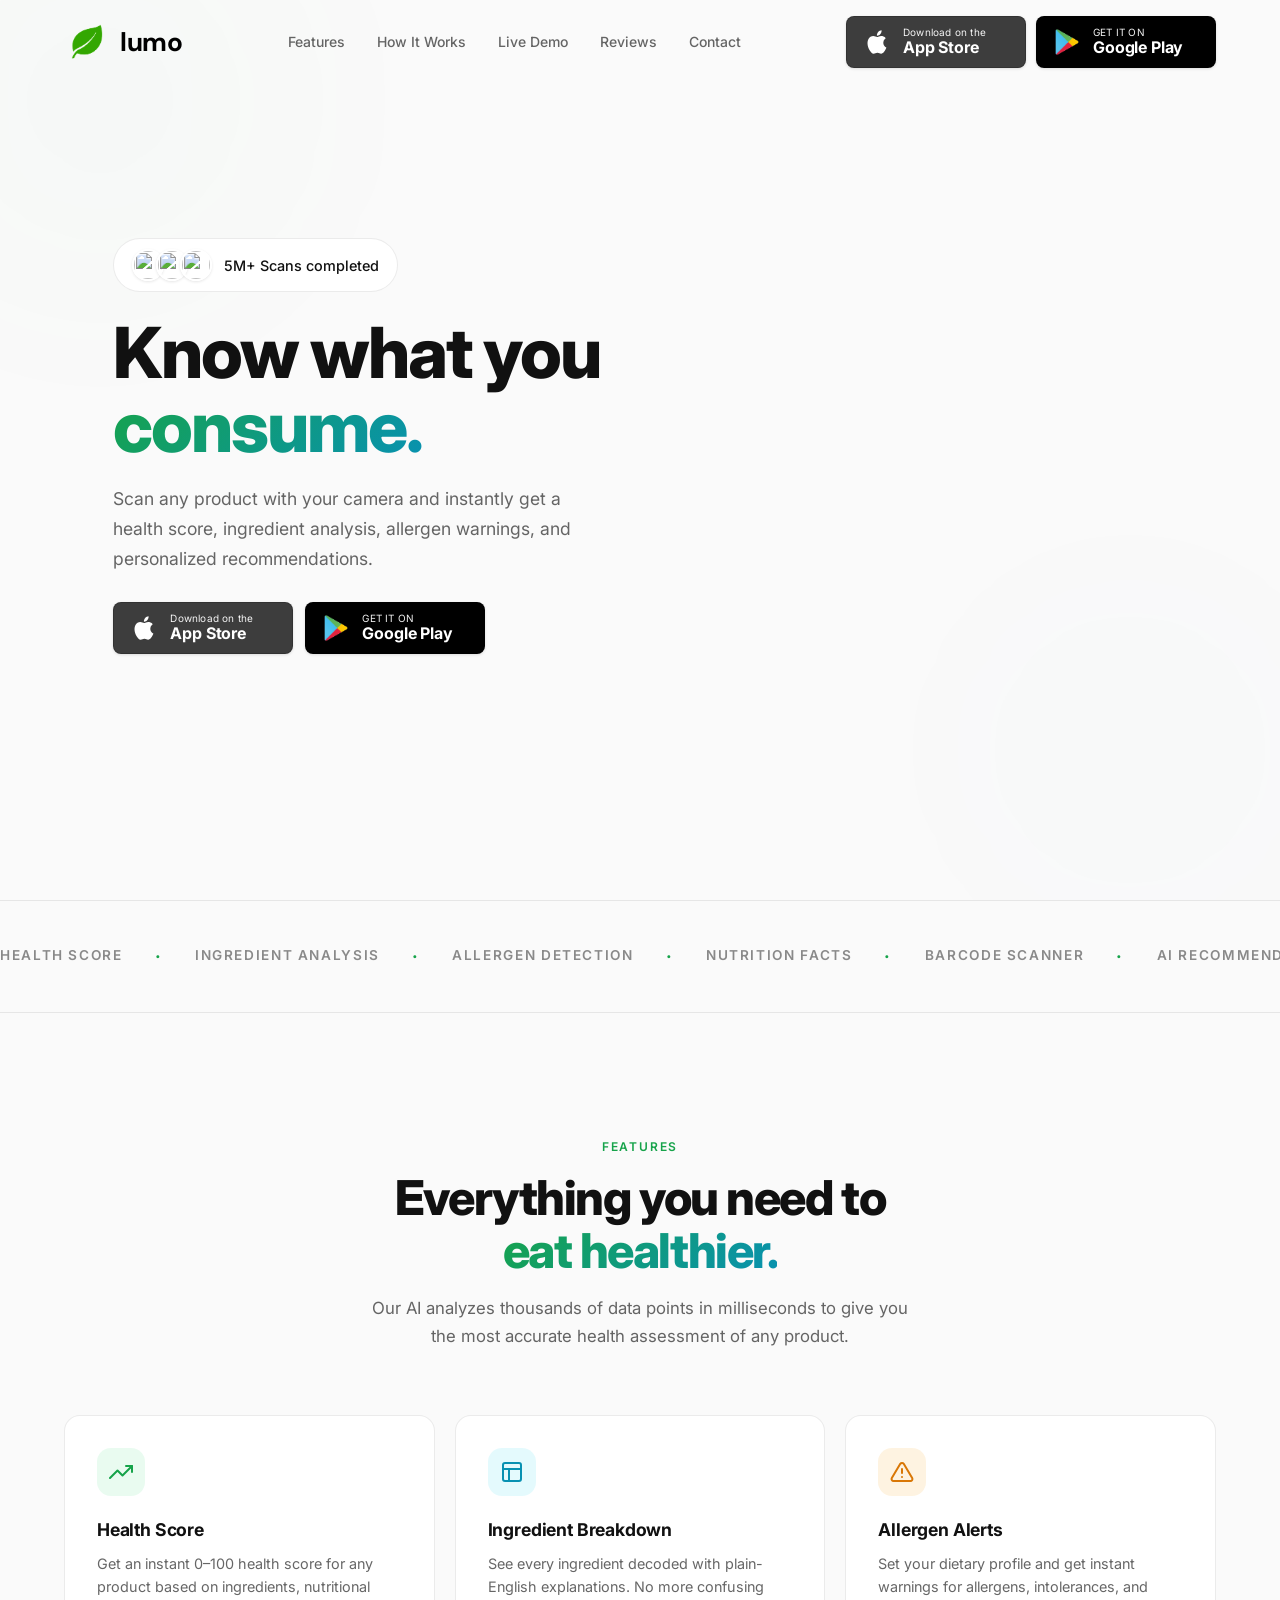
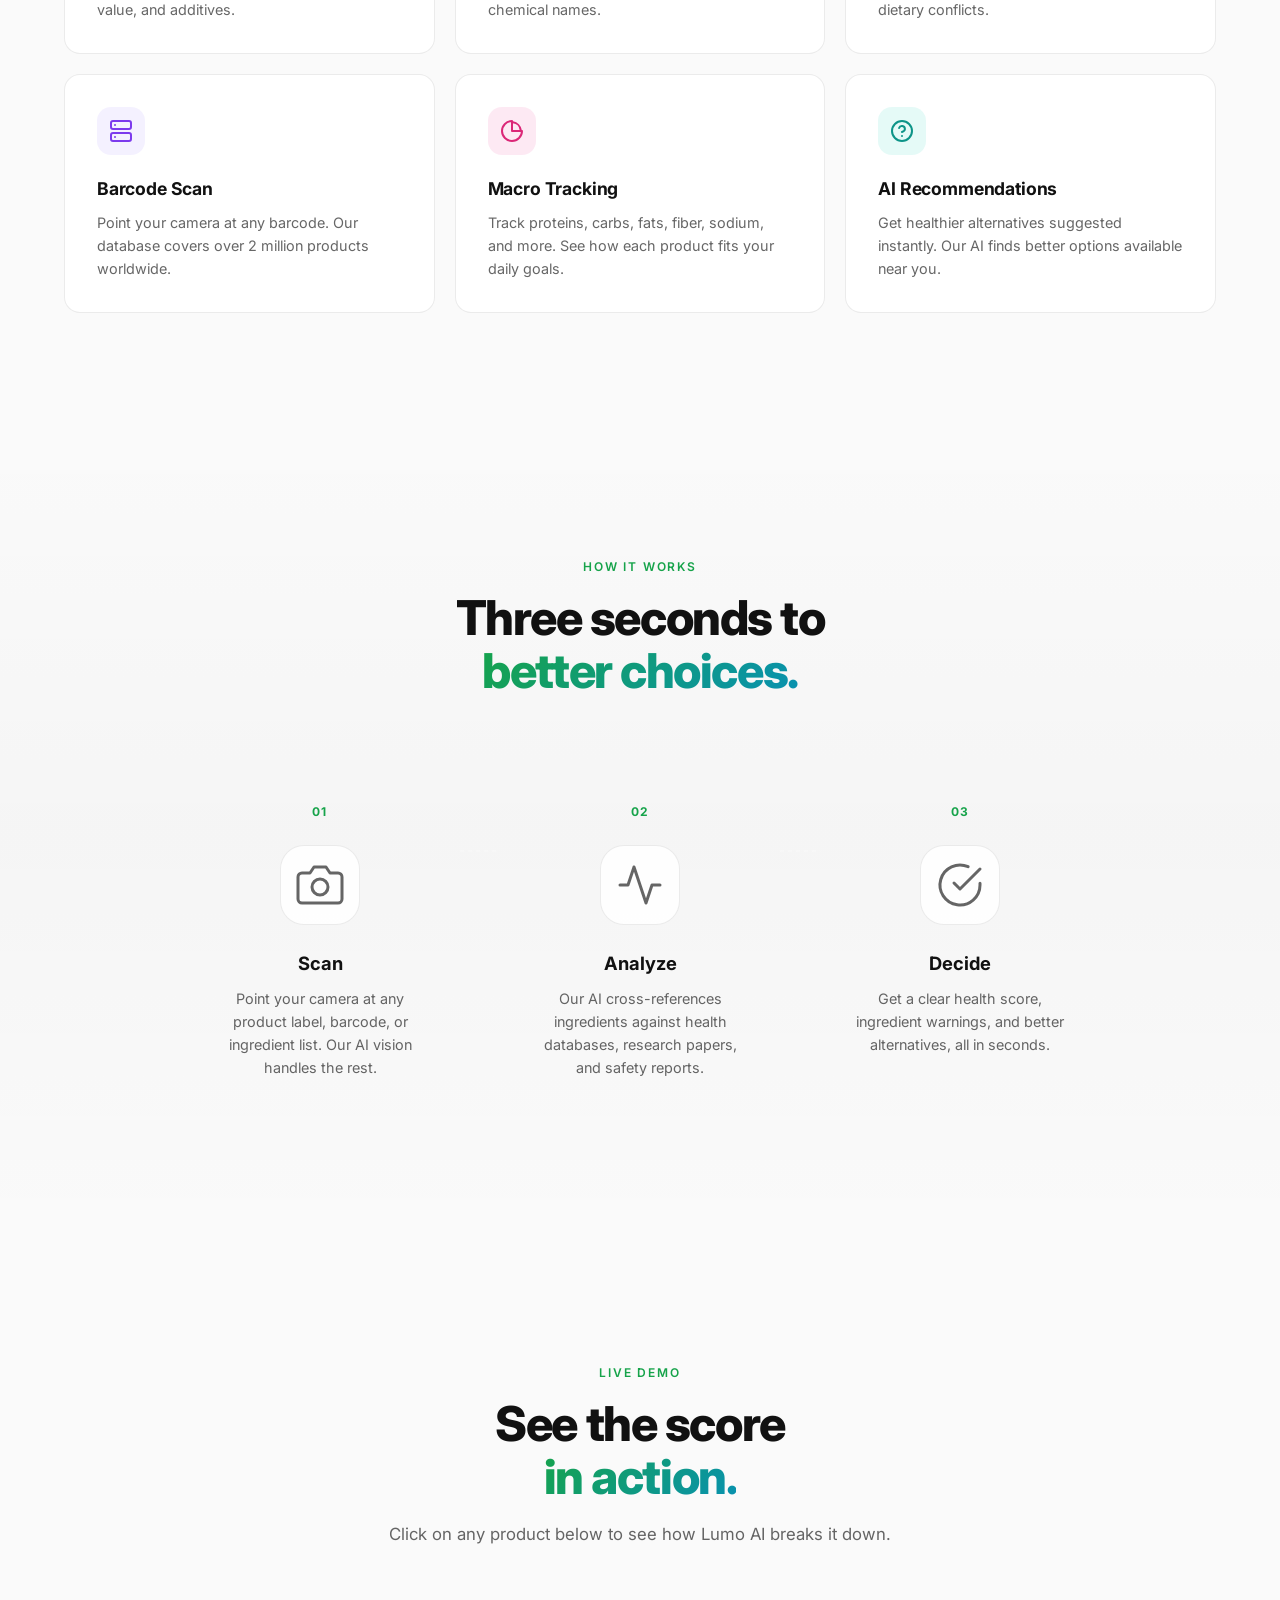
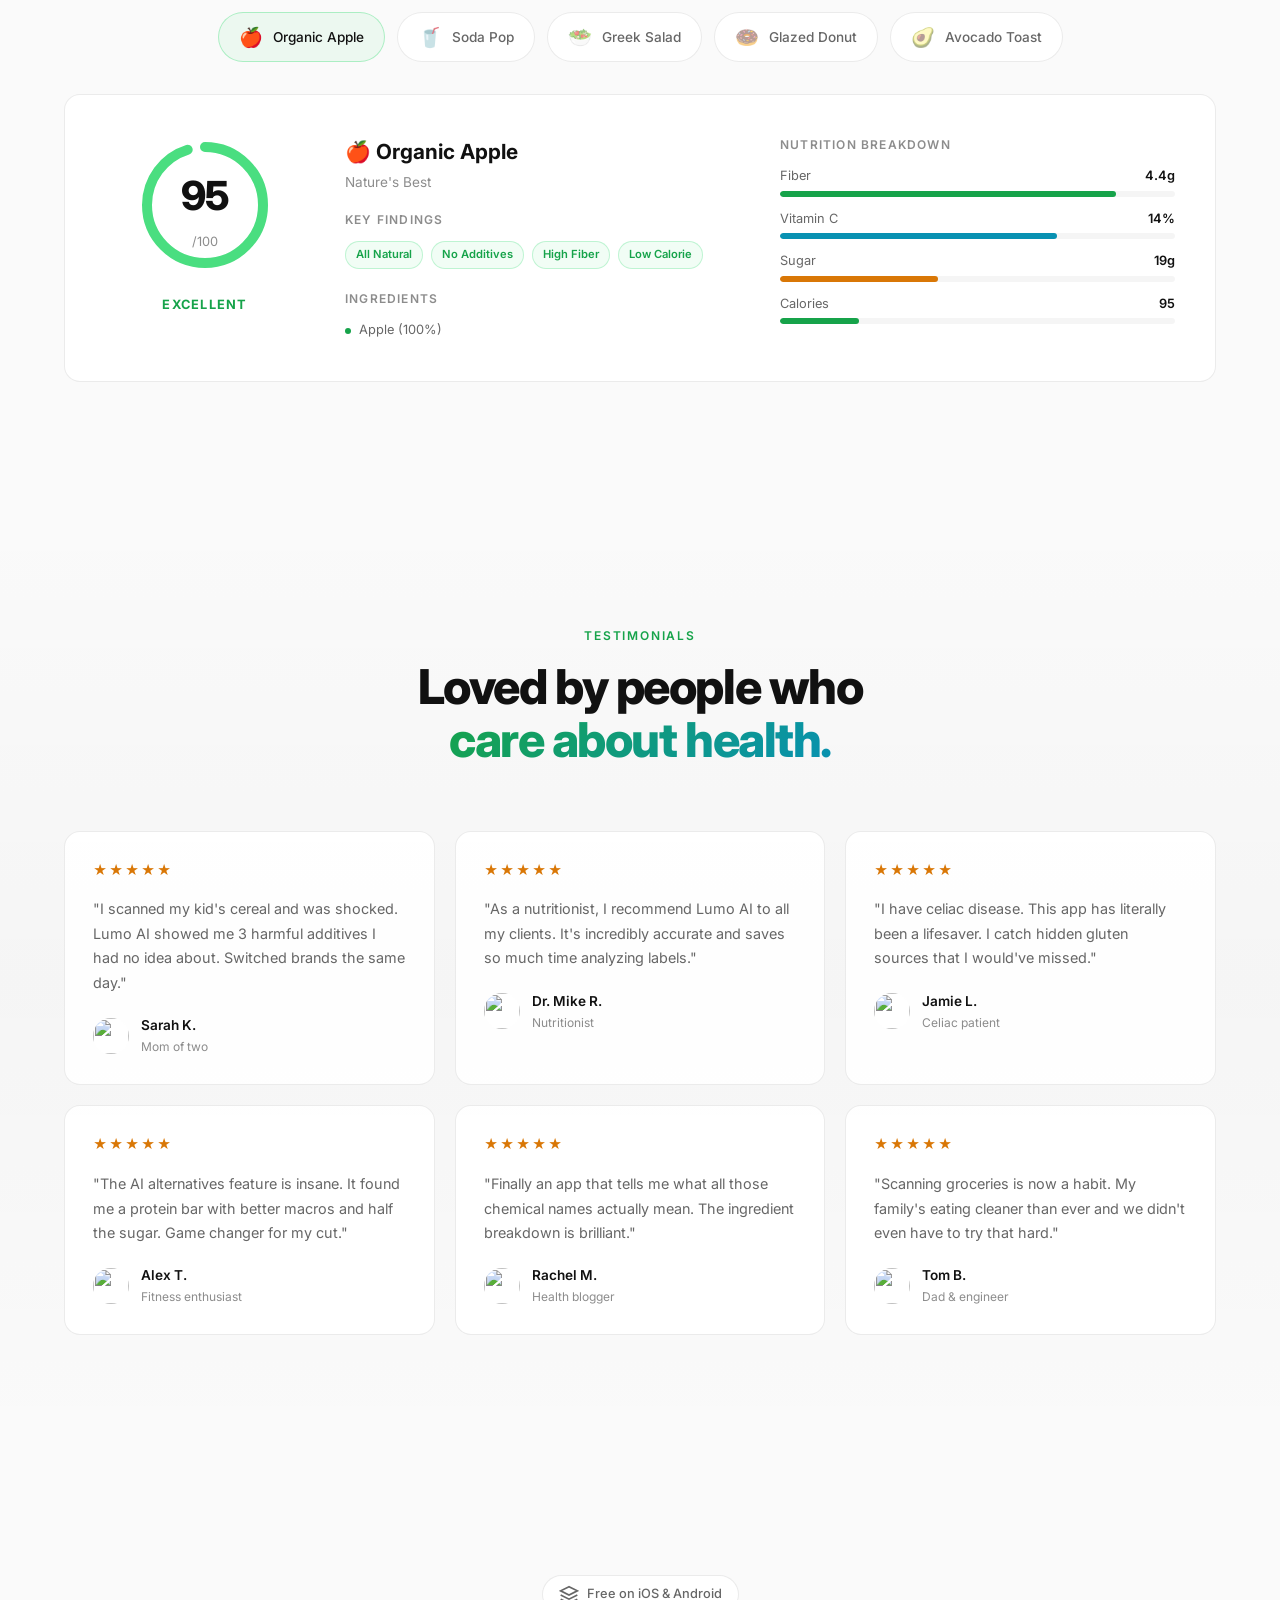
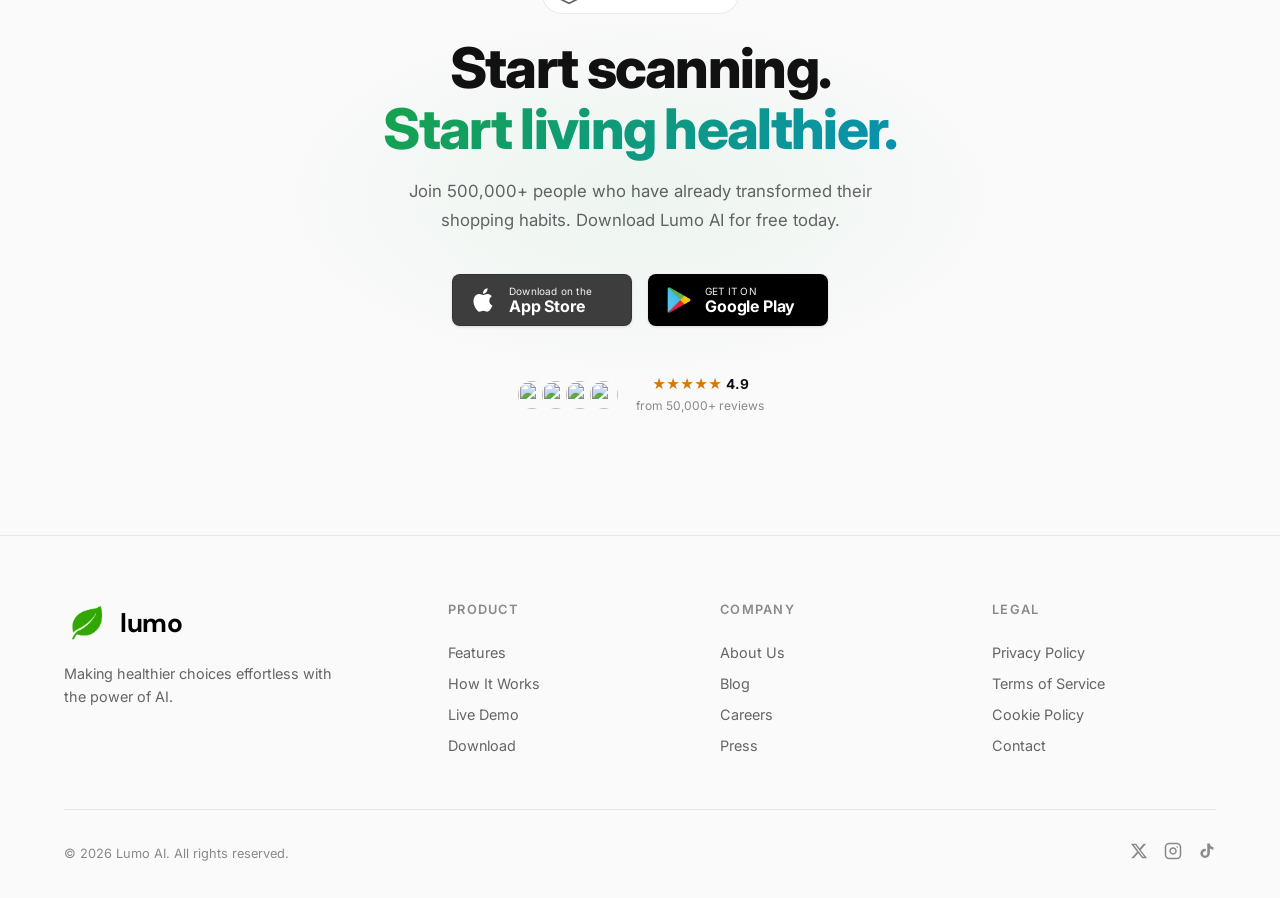
==== commit 7b889f81: "Lumo AI site: white theme, logo, store buttons, legal pages, trust pill, video, reviews with profile" ====
--- a/index.html
+++ b/index.html
@@ -3,38 +3,49 @@
 <head>
   <meta charset="UTF-8" />
   <meta name="viewport" content="width=device-width, initial-scale=1.0" />
-  <title>ScanAI — Know What You Consume</title>
-  <meta name="description" content="ScanAI uses advanced AI to instantly analyze any product and tell you if it's good for your health. Get a health score, ingredient breakdown, and personalized insights." />
+  <title>Lumo AI | Know What You Consume</title>
+  <meta name="description" content="Lumo AI uses advanced AI to instantly analyze any product and tell you if it's good for your health. Get a health score, ingredient breakdown, and personalized insights." />
   <link rel="icon" type="image/svg+xml" href="data:image/svg+xml,<svg xmlns='http://www.w3.org/2000/svg' viewBox='0 0 100 100'><text y='.9em' font-size='90'>🔬</text></svg>" />
   <link rel="preconnect" href="https://fonts.googleapis.com" />
   <link rel="preconnect" href="https://fonts.gstatic.com" crossorigin />
-  <link href="https://fonts.googleapis.com/css2?family=Inter:wght@300;400;500;600;700;800;900&display=swap" rel="stylesheet" />
+  <link href="https://fonts.googleapis.com/css2?family=Inter:wght@300;400;500;600;700;800;900&family=DM+Sans:wght@600;700&display=swap" rel="stylesheet" />
   <link rel="stylesheet" href="styles.css" />
 </head>
 <body>
   <!-- ==================== NAVBAR ==================== -->
   <nav class="navbar" id="navbar">
     <div class="nav-container">
-      <a href="#" class="nav-logo">
-        <svg width="32" height="32" viewBox="0 0 32 32" fill="none">
-          <rect width="32" height="32" rx="8" fill="url(#logo-grad)" />
-          <path d="M10 16L14 20L22 12" stroke="white" stroke-width="2.5" stroke-linecap="round" stroke-linejoin="round"/>
-          <defs>
-            <linearGradient id="logo-grad" x1="0" y1="0" x2="32" y2="32">
-              <stop stop-color="#4ADE80" />
-              <stop offset="1" stop-color="#22D3EE" />
-            </linearGradient>
-          </defs>
-        </svg>
-        <span>ScanAI</span>
+      <a href="index.html" class="nav-logo">
+        <img src="assets/logolumo.png" alt="Lumo" class="nav-logo-img" />
+        <span class="nav-logo-text">lumo</span>
       </a>
       <div class="nav-links">
         <a href="#features">Features</a>
         <a href="#how-it-works">How It Works</a>
         <a href="#demo">Live Demo</a>
         <a href="#testimonials">Reviews</a>
-      </div>
-      <a href="#download" class="nav-cta">Download Free</a>
+        <a href="contact.html">Contact</a>
+      </div>
+      <div class="nav-store-buttons">
+        <a href="#" class="store-btn store-btn-badge store-btn-apple store-btn-nav" aria-label="Download on the App Store">
+          <span class="store-btn-icon">
+            <svg viewBox="0 0 24 24" fill="currentColor"><path d="M18.71 19.5c-.83 1.24-1.71 2.45-3.05 2.47-1.34.03-1.77-.79-3.29-.79-1.53 0-2 .77-3.27.82-1.31.05-2.3-1.32-3.14-2.53C4.25 17 2.94 12.45 4.7 9.39c.87-1.52 2.43-2.48 4.12-2.51 1.28-.02 2.5.87 3.29.87.78 0 2.26-1.07 3.8-.91.65.03 2.47.26 3.64 1.98-.09.06-2.17 1.28-2.15 3.81.03 3.02 2.65 4.03 2.68 4.04-.03.07-.42 1.44-1.38 2.83M13 3.5c.73-.83 1.94-1.46 2.94-1.5.13 1.17-.34 2.35-1.04 3.19-.69.85-1.83 1.51-2.95 1.42-.15-1.15.41-2.35 1.05-3.11z"/></svg>
+          </span>
+          <span class="store-btn-text">
+            <span class="store-label">Download on the</span>
+            <span class="store-name">App Store</span>
+          </span>
+        </a>
+        <a href="#" class="store-btn store-btn-badge store-btn-play store-btn-nav" aria-label="Get it on Google Play">
+          <span class="store-btn-icon store-btn-icon-play">
+            <img src="assets/google-play-logo.png" alt="" width="22" height="22" />
+          </span>
+          <span class="store-btn-text">
+            <span class="store-label">GET IT ON</span>
+            <span class="store-name">Google Play</span>
+          </span>
+        </a>
+      </div>
       <button class="nav-menu-btn" id="menuBtn" aria-label="Toggle menu">
         <span></span>
         <span></span>
@@ -49,7 +60,11 @@
     <a href="#how-it-works">How It Works</a>
     <a href="#demo">Live Demo</a>
     <a href="#testimonials">Reviews</a>
-    <a href="#download" class="mobile-cta">Download Free</a>
+    <a href="contact.html">Contact</a>
+    <div class="mobile-store-buttons">
+      <a href="#" class="store-btn store-btn-badge store-btn-apple"><span class="store-btn-icon"><svg viewBox="0 0 24 24" fill="currentColor"><path d="M18.71 19.5c-.83 1.24-1.71 2.45-3.05 2.47-1.34.03-1.77-.79-3.29-.79-1.53 0-2 .77-3.27.82-1.31.05-2.3-1.32-3.14-2.53C4.25 17 2.94 12.45 4.7 9.39c.87-1.52 2.43-2.48 4.12-2.51 1.28-.02 2.5.87 3.29.87.78 0 2.26-1.07 3.8-.91.65.03 2.47.26 3.64 1.98-.09.06-2.17 1.28-2.15 3.81.03 3.02 2.65 4.03 2.68 4.04-.03.07-.42 1.44-1.38 2.83M13 3.5c.73-.83 1.94-1.46 2.94-1.5.13 1.17-.34 2.35-1.04 3.19-.69.85-1.83 1.51-2.95 1.42-.15-1.15.41-2.35 1.05-3.11z"/></svg></span><span class="store-btn-text"><span class="store-label">Download on the</span><span class="store-name">App Store</span></span></a>
+      <a href="#" class="store-btn store-btn-badge store-btn-play"><span class="store-btn-icon store-btn-icon-play"><img src="assets/google-play-logo.png" alt="" width="26" height="26" /></span><span class="store-btn-text"><span class="store-label">GET IT ON</span><span class="store-name">Google Play</span></span></a>
+    </div>
   </div>
 
   <!-- ==================== HERO ==================== -->
@@ -58,9 +73,13 @@
     <div class="hero-glow hero-glow-2"></div>
     <div class="hero-container">
       <div class="hero-content">
-        <div class="hero-badge fade-up">
-          <span class="badge-dot"></span>
-          AI-Powered Health Scanner
+        <div class="hero-trust-pill fade-up">
+          <div class="trust-avatars">
+            <span class="trust-avatar"><img src="https://i.pravatar.cc/150?img=1" alt="" /></span>
+            <span class="trust-avatar"><img src="https://i.pravatar.cc/150?img=2" alt="" /></span>
+            <span class="trust-avatar"><img src="https://i.pravatar.cc/150?img=3" alt="" /></span>
+          </div>
+          <span class="trust-text">5M+ Scans completed</span>
         </div>
         <h1 class="hero-title fade-up delay-1">
           Know what you
@@ -70,89 +89,30 @@
         <p class="hero-subtitle fade-up delay-2">
           Scan any product with your camera and instantly get a health score, ingredient analysis, allergen warnings, and personalized recommendations.
         </p>
-        <div class="hero-actions fade-up delay-3">
-          <a href="#download" class="btn btn-primary">
-            <svg width="20" height="20" viewBox="0 0 24 24" fill="none" stroke="currentColor" stroke-width="2" stroke-linecap="round" stroke-linejoin="round"><path d="M21 15v4a2 2 0 0 1-2 2H5a2 2 0 0 1-2-2v-4"/><polyline points="7 10 12 15 17 10"/><line x1="12" y1="15" x2="12" y2="3"/></svg>
-            Download App
-          </a>
-          <a href="#demo" class="btn btn-ghost">
-            See it in action
-            <svg width="16" height="16" viewBox="0 0 24 24" fill="none" stroke="currentColor" stroke-width="2" stroke-linecap="round" stroke-linejoin="round"><line x1="5" y1="12" x2="19" y2="12"/><polyline points="12 5 19 12 12 19"/></svg>
-          </a>
-        </div>
-        <div class="hero-stats fade-up delay-4">
-          <div class="stat">
-            <span class="stat-number">2M+</span>
-            <span class="stat-label">Products Scanned</span>
-          </div>
-          <div class="stat-divider"></div>
-          <div class="stat">
-            <span class="stat-number">4.9</span>
-            <span class="stat-label">App Store Rating</span>
-          </div>
-          <div class="stat-divider"></div>
-          <div class="stat">
-            <span class="stat-number">500K+</span>
-            <span class="stat-label">Happy Users</span>
-          </div>
+        <div class="hero-store-buttons fade-up delay-3">
+          <a href="#" class="store-btn store-btn-badge store-btn-apple" aria-label="Download on the App Store">
+            <span class="store-btn-icon">
+              <svg viewBox="0 0 24 24" fill="currentColor"><path d="M18.71 19.5c-.83 1.24-1.71 2.45-3.05 2.47-1.34.03-1.77-.79-3.29-.79-1.53 0-2 .77-3.27.82-1.31.05-2.3-1.32-3.14-2.53C4.25 17 2.94 12.45 4.7 9.39c.87-1.52 2.43-2.48 4.12-2.51 1.28-.02 2.5.87 3.29.87.78 0 2.26-1.07 3.8-.91.65.03 2.47.26 3.64 1.98-.09.06-2.17 1.28-2.15 3.81.03 3.02 2.65 4.03 2.68 4.04-.03.07-.42 1.44-1.38 2.83M13 3.5c.73-.83 1.94-1.46 2.94-1.5.13 1.17-.34 2.35-1.04 3.19-.69.85-1.83 1.51-2.95 1.42-.15-1.15.41-2.35 1.05-3.11z"/></svg>
+            </span>
+            <span class="store-btn-text">
+              <span class="store-label">Download on the</span>
+              <span class="store-name">App Store</span>
+            </span>
+          </a>
+          <a href="#" class="store-btn store-btn-badge store-btn-play" aria-label="Get it on Google Play">
+            <span class="store-btn-icon store-btn-icon-play">
+              <img src="assets/google-play-logo.png" alt="" width="28" height="28" />
+            </span>
+            <span class="store-btn-text">
+              <span class="store-label">GET IT ON</span>
+              <span class="store-name">Google Play</span>
+            </span>
+          </a>
         </div>
       </div>
       <div class="hero-visual fade-up delay-2">
-        <div class="phone-mockup">
-          <div class="phone-frame">
-            <div class="phone-notch"></div>
-            <div class="phone-screen">
-              <div class="scan-ui">
-                <div class="scan-header">
-                  <span class="scan-title">Scan Result</span>
-                  <span class="scan-date">Just now</span>
-                </div>
-                <div class="scan-product">
-                  <div class="product-icon">🥤</div>
-                  <div class="product-info">
-                    <span class="product-name">Energy Drink XR</span>
-                    <span class="product-brand">BevCorp Inc.</span>
-                  </div>
-                </div>
-                <div class="score-ring-container">
-                  <svg class="score-ring" viewBox="0 0 120 120">
-                    <circle cx="60" cy="60" r="52" stroke="rgba(255,255,255,0.1)" stroke-width="8" fill="none"/>
-                    <circle class="score-ring-progress" cx="60" cy="60" r="52" stroke="url(#score-grad)" stroke-width="8" fill="none" stroke-linecap="round" stroke-dasharray="327" stroke-dashoffset="98" transform="rotate(-90 60 60)"/>
-                    <defs>
-                      <linearGradient id="score-grad" x1="0%" y1="0%" x2="100%" y2="0%">
-                        <stop offset="0%" stop-color="#F59E0B"/>
-                        <stop offset="100%" stop-color="#EF4444"/>
-                      </linearGradient>
-                    </defs>
-                  </svg>
-                  <div class="score-value">
-                    <span class="score-number">42</span>
-                    <span class="score-max">/100</span>
-                  </div>
-                </div>
-                <div class="score-label caution">Caution</div>
-                <div class="scan-details">
-                  <div class="detail-row">
-                    <span class="detail-icon red">⚠</span>
-                    <span>High Sugar (39g)</span>
-                  </div>
-                  <div class="detail-row">
-                    <span class="detail-icon yellow">⚡</span>
-                    <span>Caffeine 200mg</span>
-                  </div>
-                  <div class="detail-row">
-                    <span class="detail-icon red">🧪</span>
-                    <span>Artificial Colors</span>
-                  </div>
-                  <div class="detail-row">
-                    <span class="detail-icon green">✓</span>
-                    <span>No Allergens</span>
-                  </div>
-                </div>
-              </div>
-            </div>
-          </div>
-          <div class="phone-glow"></div>
+        <div class="hero-video-wrap">
+          <video src="assets/testmockup2.mov" autoplay muted loop playsinline></video>
         </div>
       </div>
     </div>
@@ -293,7 +253,7 @@
             </svg>
           </div>
           <h3>Decide</h3>
-          <p>Get a clear health score, ingredient warnings, and better alternatives — all in seconds.</p>
+          <p>Get a clear health score, ingredient warnings, and better alternatives, all in seconds.</p>
         </div>
       </div>
     </div>
@@ -305,7 +265,7 @@
       <div class="section-header">
         <span class="section-tag fade-up">Live Demo</span>
         <h2 class="section-title fade-up delay-1">See the score<br /><span class="gradient-text">in action.</span></h2>
-        <p class="section-desc fade-up delay-2">Click on any product below to see how ScanAI breaks it down.</p>
+        <p class="section-desc fade-up delay-2">Click on any product below to see how Lumo AI breaks it down.</p>
       </div>
       <div class="demo-container fade-up delay-2">
         <div class="demo-products">
@@ -349,9 +309,9 @@
       <div class="testimonials-grid">
         <div class="testimonial-card fade-up">
           <div class="testimonial-stars">★★★★★</div>
-          <p>"I scanned my kid's cereal and was shocked. ScanAI showed me 3 harmful additives I had no idea about. Switched brands the same day."</p>
-          <div class="testimonial-author">
-            <div class="author-avatar">S</div>
+          <p>"I scanned my kid's cereal and was shocked. Lumo AI showed me 3 harmful additives I had no idea about. Switched brands the same day."</p>
+          <div class="testimonial-author">
+            <div class="author-avatar"><img src="https://i.pravatar.cc/150?img=5" alt="" /></div>
             <div>
               <span class="author-name">Sarah K.</span>
               <span class="author-role">Mom of two</span>
@@ -360,9 +320,9 @@
         </div>
         <div class="testimonial-card fade-up delay-1">
           <div class="testimonial-stars">★★★★★</div>
-          <p>"As a nutritionist, I recommend ScanAI to all my clients. It's incredibly accurate and saves so much time analyzing labels."</p>
-          <div class="testimonial-author">
-            <div class="author-avatar">D</div>
+          <p>"As a nutritionist, I recommend Lumo AI to all my clients. It's incredibly accurate and saves so much time analyzing labels."</p>
+          <div class="testimonial-author">
+            <div class="author-avatar"><img src="https://i.pravatar.cc/150?img=12" alt="" /></div>
             <div>
               <span class="author-name">Dr. Mike R.</span>
               <span class="author-role">Nutritionist</span>
@@ -371,9 +331,9 @@
         </div>
         <div class="testimonial-card fade-up delay-2">
           <div class="testimonial-stars">★★★★★</div>
-          <p>"I have celiac disease. This app has literally been a lifesaver — I catch hidden gluten sources that I would've missed."</p>
-          <div class="testimonial-author">
-            <div class="author-avatar">J</div>
+          <p>"I have celiac disease. This app has literally been a lifesaver. I catch hidden gluten sources that I would've missed."</p>
+          <div class="testimonial-author">
+            <div class="author-avatar"><img src="https://i.pravatar.cc/150?img=9" alt="" /></div>
             <div>
               <span class="author-name">Jamie L.</span>
               <span class="author-role">Celiac patient</span>
@@ -384,7 +344,7 @@
           <div class="testimonial-stars">★★★★★</div>
           <p>"The AI alternatives feature is insane. It found me a protein bar with better macros and half the sugar. Game changer for my cut."</p>
           <div class="testimonial-author">
-            <div class="author-avatar">A</div>
+            <div class="author-avatar"><img src="https://i.pravatar.cc/150?img=11" alt="" /></div>
             <div>
               <span class="author-name">Alex T.</span>
               <span class="author-role">Fitness enthusiast</span>
@@ -395,7 +355,7 @@
           <div class="testimonial-stars">★★★★★</div>
           <p>"Finally an app that tells me what all those chemical names actually mean. The ingredient breakdown is brilliant."</p>
           <div class="testimonial-author">
-            <div class="author-avatar">R</div>
+            <div class="author-avatar"><img src="https://i.pravatar.cc/150?img=16" alt="" /></div>
             <div>
               <span class="author-name">Rachel M.</span>
               <span class="author-role">Health blogger</span>
@@ -406,7 +366,7 @@
           <div class="testimonial-stars">★★★★★</div>
           <p>"Scanning groceries is now a habit. My family's eating cleaner than ever and we didn't even have to try that hard."</p>
           <div class="testimonial-author">
-            <div class="author-avatar">T</div>
+            <div class="author-avatar"><img src="https://i.pravatar.cc/150?img=15" alt="" /></div>
             <div>
               <span class="author-name">Tom B.</span>
               <span class="author-role">Dad & engineer</span>
@@ -427,29 +387,33 @@
           Free on iOS & Android
         </div>
         <h2 class="download-title fade-up delay-1">Start scanning.<br /><span class="gradient-text">Start living healthier.</span></h2>
-        <p class="download-desc fade-up delay-2">Join 500,000+ people who have already transformed their shopping habits. Download ScanAI for free today.</p>
+        <p class="download-desc fade-up delay-2">Join 500,000+ people who have already transformed their shopping habits. Download Lumo AI for free today.</p>
         <div class="download-buttons fade-up delay-3">
-          <a href="#" class="store-btn">
-            <svg width="24" height="24" viewBox="0 0 24 24" fill="currentColor"><path d="M18.71 19.5c-.83 1.24-1.71 2.45-3.05 2.47-1.34.03-1.77-.79-3.29-.79-1.53 0-2 .77-3.27.82-1.31.05-2.3-1.32-3.14-2.53C4.25 17 2.94 12.45 4.7 9.39c.87-1.52 2.43-2.48 4.12-2.51 1.28-.02 2.5.87 3.29.87.78 0 2.26-1.07 3.8-.91.65.03 2.47.26 3.64 1.98-.09.06-2.17 1.28-2.15 3.81.03 3.02 2.65 4.03 2.68 4.04-.03.07-.42 1.44-1.38 2.83M13 3.5c.73-.83 1.94-1.46 2.94-1.5.13 1.17-.34 2.35-1.04 3.19-.69.85-1.83 1.51-2.95 1.42-.15-1.15.41-2.35 1.05-3.11z"/></svg>
-            <div>
+          <a href="#" class="store-btn store-btn-badge store-btn-apple" aria-label="Download on the App Store">
+            <span class="store-btn-icon">
+              <svg viewBox="0 0 24 24" fill="currentColor"><path d="M18.71 19.5c-.83 1.24-1.71 2.45-3.05 2.47-1.34.03-1.77-.79-3.29-.79-1.53 0-2 .77-3.27.82-1.31.05-2.3-1.32-3.14-2.53C4.25 17 2.94 12.45 4.7 9.39c.87-1.52 2.43-2.48 4.12-2.51 1.28-.02 2.5.87 3.29.87.78 0 2.26-1.07 3.8-.91.65.03 2.47.26 3.64 1.98-.09.06-2.17 1.28-2.15 3.81.03 3.02 2.65 4.03 2.68 4.04-.03.07-.42 1.44-1.38 2.83M13 3.5c.73-.83 1.94-1.46 2.94-1.5.13 1.17-.34 2.35-1.04 3.19-.69.85-1.83 1.51-2.95 1.42-.15-1.15.41-2.35 1.05-3.11z"/></svg>
+            </span>
+            <span class="store-btn-text">
               <span class="store-label">Download on the</span>
               <span class="store-name">App Store</span>
-            </div>
-          </a>
-          <a href="#" class="store-btn">
-            <svg width="24" height="24" viewBox="0 0 24 24" fill="currentColor"><path d="M3.609 1.814L13.792 12 3.61 22.186a.996.996 0 0 1-.61-.92V2.734a1 1 0 0 1 .609-.92zm10.89 10.893l2.302 2.302-10.937 6.333 8.635-8.635zm3.199-1.063l2.285 1.306a1 1 0 0 1 0 1.74l-2.286 1.306-2.532-2.532 2.533-2.82zM5.864 2.658L16.802 8.99l-2.303 2.303-8.635-8.635z"/></svg>
-            <div>
-              <span class="store-label">Get it on</span>
+            </span>
+          </a>
+          <a href="#" class="store-btn store-btn-badge store-btn-play" aria-label="Get it on Google Play">
+            <span class="store-btn-icon store-btn-icon-play">
+              <img src="assets/google-play-logo.png" alt="" width="28" height="28" />
+            </span>
+            <span class="store-btn-text">
+              <span class="store-label">GET IT ON</span>
               <span class="store-name">Google Play</span>
-            </div>
+            </span>
           </a>
         </div>
         <div class="download-rating fade-up delay-4">
           <div class="rating-avatars">
-            <div class="rating-avatar" style="background: linear-gradient(135deg, #4ADE80, #22D3EE);">M</div>
-            <div class="rating-avatar" style="background: linear-gradient(135deg, #A78BFA, #EC4899);">K</div>
-            <div class="rating-avatar" style="background: linear-gradient(135deg, #F59E0B, #EF4444);">J</div>
-            <div class="rating-avatar" style="background: linear-gradient(135deg, #22D3EE, #3B82F6);">S</div>
+            <div class="rating-avatar"><img src="https://i.pravatar.cc/150?img=33" alt="" /></div>
+            <div class="rating-avatar"><img src="https://i.pravatar.cc/150?img=44" alt="" /></div>
+            <div class="rating-avatar"><img src="https://i.pravatar.cc/150?img=52" alt="" /></div>
+            <div class="rating-avatar"><img src="https://i.pravatar.cc/150?img=68" alt="" /></div>
           </div>
           <div class="rating-info">
             <div class="rating-stars">★★★★★ <span>4.9</span></div>
@@ -465,18 +429,9 @@
     <div class="container">
       <div class="footer-grid">
         <div class="footer-brand">
-          <a href="#" class="nav-logo">
-            <svg width="28" height="28" viewBox="0 0 32 32" fill="none">
-              <rect width="32" height="32" rx="8" fill="url(#logo-grad2)" />
-              <path d="M10 16L14 20L22 12" stroke="white" stroke-width="2.5" stroke-linecap="round" stroke-linejoin="round"/>
-              <defs>
-                <linearGradient id="logo-grad2" x1="0" y1="0" x2="32" y2="32">
-                  <stop stop-color="#4ADE80" />
-                  <stop offset="1" stop-color="#22D3EE" />
-                </linearGradient>
-              </defs>
-            </svg>
-            <span>ScanAI</span>
+          <a href="index.html" class="nav-logo">
+            <img src="assets/logolumo.png" alt="Lumo" class="nav-logo-img" />
+            <span class="nav-logo-text">lumo</span>
           </a>
           <p class="footer-tagline">Making healthier choices effortless with the power of AI.</p>
         </div>
@@ -496,14 +451,14 @@
         </div>
         <div class="footer-links-group">
           <h4>Legal</h4>
-          <a href="#">Privacy Policy</a>
-          <a href="#">Terms of Service</a>
-          <a href="#">Cookie Policy</a>
-          <a href="#">Contact</a>
+          <a href="privacy-policy.html">Privacy Policy</a>
+          <a href="terms-of-service.html">Terms of Service</a>
+          <a href="cookie-policy.html">Cookie Policy</a>
+          <a href="contact.html">Contact</a>
         </div>
       </div>
       <div class="footer-bottom">
-        <span>&copy; 2026 ScanAI. All rights reserved.</span>
+        <span>&copy; 2026 Lumo AI. All rights reserved.</span>
         <div class="footer-socials">
           <a href="#" aria-label="Twitter">
             <svg width="18" height="18" viewBox="0 0 24 24" fill="currentColor"><path d="M18.244 2.25h3.308l-7.227 8.26 8.502 11.24H16.17l-5.214-6.817L4.99 21.75H1.68l7.73-8.835L1.254 2.25H8.08l4.713 6.231zm-1.161 17.52h1.833L7.084 4.126H5.117z"/></svg>
--- a/styles.css
+++ b/styles.css
@@ -1,6 +1,6 @@
 /* ========================================
-   ScanAI — Global Styles
-   Dark theme, glassmorphism, smooth animations
+   Lumo AI | Global Styles
+   White mode, clean, minimal
    ======================================== */
 
 *, *::before, *::after {
@@ -10,23 +10,23 @@
 }
 
 :root {
-  --bg: #050505;
-  --bg-card: rgba(255, 255, 255, 0.03);
-  --bg-card-hover: rgba(255, 255, 255, 0.06);
-  --border: rgba(255, 255, 255, 0.08);
-  --border-hover: rgba(255, 255, 255, 0.15);
-  --text: #ffffff;
-  --text-secondary: rgba(255, 255, 255, 0.6);
-  --text-tertiary: rgba(255, 255, 255, 0.4);
-  --green: #4ADE80;
-  --cyan: #22D3EE;
-  --orange: #F59E0B;
-  --red: #EF4444;
-  --purple: #A78BFA;
-  --pink: #EC4899;
-  --teal: #2DD4BF;
-  --gradient-primary: linear-gradient(135deg, #4ADE80, #22D3EE);
-  --gradient-warm: linear-gradient(135deg, #F59E0B, #EF4444);
+  --bg: #fafafa;
+  --bg-card: rgba(255, 255, 255, 0.9);
+  --bg-card-hover: #ffffff;
+  --border: rgba(0, 0, 0, 0.08);
+  --border-hover: rgba(0, 0, 0, 0.15);
+  --text: #111111;
+  --text-secondary: rgba(0, 0, 0, 0.6);
+  --text-tertiary: rgba(0, 0, 0, 0.45);
+  --green: #16a34a;
+  --cyan: #0891b2;
+  --orange: #d97706;
+  --red: #dc2626;
+  --purple: #7c3aed;
+  --pink: #db2777;
+  --teal: #0d9488;
+  --gradient-primary: linear-gradient(135deg, #16a34a, #0891b2);
+  --gradient-warm: linear-gradient(135deg, #d97706, #dc2626);
   --radius: 16px;
   --radius-sm: 10px;
   --radius-xs: 8px;
@@ -110,7 +110,7 @@
 }
 
 .navbar.scrolled {
-  background: rgba(5, 5, 5, 0.8);
+  background: rgba(255, 255, 255, 0.9);
   backdrop-filter: blur(20px);
   -webkit-backdrop-filter: blur(20px);
   border-bottom: 1px solid var(--border);
@@ -135,6 +135,22 @@
   letter-spacing: -0.02em;
 }
 
+.nav-logo-img {
+  height: 46px;
+  width: auto;
+  display: block;
+  object-fit: contain;
+  background: none;
+}
+
+.nav-logo-text {
+  font-family: 'DM Sans', sans-serif;
+  font-weight: 700;
+  font-size: 1.65rem;
+  letter-spacing: -0.02em;
+  color: #000;
+}
+
 .nav-links {
   display: flex;
   gap: 32px;
@@ -151,19 +167,47 @@
   color: var(--text);
 }
 
-.nav-cta {
-  font-size: 0.875rem;
-  font-weight: 600;
-  padding: 10px 20px;
-  background: var(--text);
-  color: var(--bg);
-  border-radius: 100px;
-  transition: all var(--transition);
-}
-
-.nav-cta:hover {
-  background: rgba(255, 255, 255, 0.9);
-  transform: translateY(-1px);
+.nav-store-buttons {
+  display: flex;
+  align-items: center;
+  gap: 10px;
+}
+
+/* Same design for both store buttons */
+.store-btn-app,
+.store-btn-google,
+.store-btn-unified {
+  background: #333 !important;
+  color: #fff !important;
+  border: none !important;
+}
+
+.store-btn-app:hover,
+.store-btn-google:hover,
+.store-btn-unified:hover {
+  background: #222 !important;
+  color: #fff !important;
+}
+
+
+.mobile-store-buttons {
+  display: flex;
+  flex-direction: column;
+  gap: 12px;
+  margin-top: 16px;
+}
+
+.mobile-store-buttons .store-btn {
+  justify-content: center;
+  min-width: 220px;
+}
+
+.mobile-store-buttons .store-label {
+  color: rgba(255, 255, 255, 0.9) !important;
+}
+
+.mobile-store-buttons .store-name {
+  color: #fff !important;
 }
 
 .nav-menu-btn {
@@ -180,6 +224,10 @@
   background: var(--text);
   border-radius: 2px;
   transition: var(--transition);
+}
+
+.nav-menu-btn.active span {
+  background: var(--text);
 }
 
 .nav-menu-btn.active span:nth-child(1) {
@@ -201,7 +249,7 @@
   right: 0;
   bottom: 0;
   z-index: 999;
-  background: rgba(5, 5, 5, 0.95);
+  background: rgba(255, 255, 255, 0.98);
   backdrop-filter: blur(20px);
   -webkit-backdrop-filter: blur(20px);
   display: flex;
@@ -233,7 +281,7 @@
 .mobile-cta {
   padding: 14px 32px;
   background: var(--text) !important;
-  color: var(--bg) !important;
+  color: #ffffff !important;
   border-radius: 100px;
   font-size: 1rem !important;
 }
@@ -262,7 +310,7 @@
 .hero-glow-1 {
   width: 600px;
   height: 600px;
-  background: radial-gradient(circle, rgba(74, 222, 128, 0.15), transparent 70%);
+  background: radial-gradient(circle, rgba(22, 163, 74, 0.08), transparent 70%);
   top: -200px;
   left: -200px;
   animation: float 8s ease-in-out infinite;
@@ -271,7 +319,7 @@
 .hero-glow-2 {
   width: 500px;
   height: 500px;
-  background: radial-gradient(circle, rgba(34, 211, 238, 0.12), transparent 70%);
+  background: radial-gradient(circle, rgba(8, 145, 178, 0.06), transparent 70%);
   bottom: -100px;
   right: -100px;
   animation: float 10s ease-in-out infinite reverse;
@@ -315,8 +363,8 @@
 }
 
 @keyframes pulse-dot {
-  0%, 100% { opacity: 1; box-shadow: 0 0 0 0 rgba(74, 222, 128, 0.4); }
-  50% { opacity: 0.8; box-shadow: 0 0 0 6px rgba(74, 222, 128, 0); }
+  0%, 100% { opacity: 1; box-shadow: 0 0 0 0 rgba(22, 163, 74, 0.4); }
+  50% { opacity: 0.8; box-shadow: 0 0 0 6px rgba(22, 163, 74, 0); }
 }
 
 .hero-title {
@@ -327,12 +375,158 @@
   margin-bottom: 20px;
 }
 
+/* Trust pill over title: "Loved by 5M users with ⭐ 4.9 rating" */
+.hero-trust-pill {
+  display: inline-flex;
+  align-items: center;
+  gap: 12px;
+  padding: 10px 18px;
+  background: #fff;
+  border: 1px solid var(--border);
+  border-radius: 100px;
+  margin-bottom: 24px;
+  font-size: 0.9rem;
+  color: var(--text);
+  font-weight: 500;
+}
+
+.trust-avatars {
+  display: flex;
+  align-items: center;
+}
+
+.trust-avatar {
+  width: 32px;
+  height: 32px;
+  border-radius: 50%;
+  overflow: hidden;
+  border: 2px solid #fff;
+  margin-left: -8px;
+  box-shadow: 0 1px 3px rgba(0, 0, 0, 0.1);
+  flex-shrink: 0;
+}
+
+.trust-avatar img {
+  width: 100%;
+  height: 100%;
+  object-fit: cover;
+  display: block;
+}
+
+.trust-avatar:first-child {
+  margin-left: 0;
+}
+
+.trust-text {
+  white-space: nowrap;
+}
+
+.trust-star {
+  font-style: normal;
+}
+
 .hero-subtitle {
   font-size: 1.1rem;
   color: var(--text-secondary);
   max-width: 480px;
   line-height: 1.7;
-  margin-bottom: 32px;
+  margin-bottom: 28px;
+}
+
+.hero-store-buttons {
+  display: flex;
+  align-items: stretch;
+  gap: 12px;
+  margin-bottom: 48px;
+  flex-wrap: wrap;
+}
+
+/* Identical badge buttons: same size, border, typography */
+.store-btn-badge {
+  display: inline-flex !important;
+  align-items: center;
+  gap: 12px;
+  width: 180px;
+  min-width: 180px;
+  height: 52px;
+  padding: 0 16px !important;
+  border-radius: 8px !important;
+  border: 1px solid rgba(0, 0, 0, 0.18) !important;
+  box-shadow: 0 1px 3px rgba(0, 0, 0, 0.12);
+  text-decoration: none;
+  transition: transform 0.2s ease, box-shadow 0.2s ease;
+  box-sizing: border-box;
+}
+
+.store-btn-badge:hover {
+  transform: translateY(-1px);
+  box-shadow: 0 2px 8px rgba(0, 0, 0, 0.2);
+}
+
+.store-btn-apple {
+  background: #3d3d3d !important;
+  color: #fff;
+}
+
+.store-btn-apple:hover {
+  background: #333 !important;
+  color: #fff;
+}
+
+.store-btn-play {
+  background: #000 !important;
+  color: #fff;
+}
+
+.store-btn-play:hover {
+  background: #1a1a1a !important;
+  color: #fff;
+}
+
+.store-btn-icon {
+  display: flex;
+  align-items: center;
+  justify-content: center;
+  flex-shrink: 0;
+  width: 28px;
+  height: 28px;
+}
+
+.store-btn-icon svg {
+  width: 100%;
+  height: 100%;
+  display: block;
+}
+
+.store-btn-icon-play svg,
+.store-btn-icon-play img {
+  width: 100%;
+  height: 100%;
+  object-fit: contain;
+  display: block;
+}
+
+.store-btn-text {
+  display: flex;
+  flex-direction: column;
+  align-items: flex-start;
+  justify-content: center;
+  gap: 0;
+  line-height: 1.2;
+}
+
+.store-btn-badge .store-label {
+  font-size: 10px !important;
+  color: rgba(255, 255, 255, 0.95) !important;
+  font-weight: 400;
+  letter-spacing: 0.02em;
+}
+
+.store-btn-badge .store-name {
+  font-size: 16px !important;
+  font-weight: 700 !important;
+  color: #fff !important;
+  letter-spacing: -0.01em;
 }
 
 .hero-actions {
@@ -356,13 +550,13 @@
 .btn-primary {
   padding: 14px 28px;
   background: var(--text);
-  color: var(--bg);
+  color: #ffffff;
 }
 
 .btn-primary:hover {
-  background: rgba(255, 255, 255, 0.9);
+  background: #333;
   transform: translateY(-2px);
-  box-shadow: 0 8px 30px rgba(255, 255, 255, 0.15);
+  box-shadow: 0 8px 30px rgba(0, 0, 0, 0.12);
 }
 
 .btn-ghost {
@@ -407,12 +601,27 @@
   background: var(--border);
 }
 
-/* Phone Mockup */
+/* Hero video showcase */
 .hero-visual {
   display: flex;
   justify-content: center;
-}
-
+  align-items: center;
+}
+
+.hero-video-wrap {
+  position: relative;
+  max-width: 100%;
+}
+
+.hero-video-wrap video {
+  display: block;
+  width: 100%;
+  max-width: 960px;
+  height: auto;
+  vertical-align: middle;
+}
+
+/* Legacy phone mockup (hidden when video is used) */
 .phone-mockup {
   position: relative;
 }
@@ -420,8 +629,8 @@
 .phone-frame {
   width: 280px;
   height: 560px;
-  background: linear-gradient(145deg, rgba(255,255,255,0.08), rgba(255,255,255,0.02));
-  border: 1px solid rgba(255, 255, 255, 0.12);
+  background: linear-gradient(145deg, rgba(0,0,0,0.04), rgba(0,0,0,0.02));
+  border: 1px solid var(--border);
   border-radius: 40px;
   padding: 12px;
   position: relative;
@@ -437,7 +646,7 @@
 }
 
 .phone-screen {
-  background: linear-gradient(180deg, #0a0a0a, #111);
+  background: linear-gradient(180deg, #f0f0f0, #e5e5e5);
   border-radius: 28px;
   height: calc(100% - 44px);
   overflow: hidden;
@@ -448,7 +657,7 @@
   position: absolute;
   width: 200px;
   height: 200px;
-  background: radial-gradient(circle, rgba(74, 222, 128, 0.2), transparent 70%);
+  background: radial-gradient(circle, rgba(22, 163, 74, 0.1), transparent 70%);
   top: 50%;
   left: 50%;
   transform: translate(-50%, -50%);
@@ -457,7 +666,6 @@
   z-index: -1;
 }
 
-/* Scan UI inside phone */
 .scan-header {
   display: flex;
   justify-content: space-between;
@@ -490,7 +698,7 @@
   align-items: center;
   justify-content: center;
   font-size: 1.4rem;
-  background: rgba(255, 255, 255, 0.05);
+  background: rgba(0, 0, 0, 0.05);
   border-radius: 12px;
 }
 
@@ -559,7 +767,7 @@
   align-items: center;
   gap: 10px;
   padding: 8px 10px;
-  background: rgba(255, 255, 255, 0.04);
+  background: rgba(0, 0, 0, 0.04);
   border-radius: 10px;
   font-size: 0.7rem;
   font-weight: 500;
@@ -582,6 +790,7 @@
   border-top: 1px solid var(--border);
   border-bottom: 1px solid var(--border);
   overflow: hidden;
+  background: var(--bg);
 }
 
 .marquee-track {
@@ -604,6 +813,7 @@
   letter-spacing: 0.12em;
   color: var(--text-tertiary);
 }
+
 
 .marquee-dot {
   color: var(--green) !important;
@@ -714,7 +924,7 @@
 
 .how-it-works {
   padding: 120px 0;
-  background: linear-gradient(180deg, transparent, rgba(255, 255, 255, 0.02), transparent);
+  background: linear-gradient(180deg, transparent, rgba(0, 0, 0, 0.02), transparent);
 }
 
 .steps-grid {
@@ -755,7 +965,7 @@
 .step-card:hover .step-visual {
   border-color: var(--border-hover);
   color: var(--green);
-  background: rgba(74, 222, 128, 0.06);
+  background: rgba(22, 163, 74, 0.08);
 }
 
 .step-card h3 {
@@ -980,7 +1190,7 @@
 
 .nutrient-bar {
   height: 6px;
-  background: rgba(255, 255, 255, 0.06);
+  background: rgba(0, 0, 0, 0.04);
   border-radius: 3px;
   overflow: hidden;
 }
@@ -1029,7 +1239,7 @@
 
 .testimonials {
   padding: 120px 0;
-  background: linear-gradient(180deg, transparent, rgba(255, 255, 255, 0.02), transparent);
+  background: linear-gradient(180deg, transparent, rgba(0, 0, 0, 0.02), transparent);
 }
 
 .testimonials-grid {
@@ -1075,12 +1285,16 @@
   width: 36px;
   height: 36px;
   border-radius: 50%;
-  background: var(--gradient-primary);
-  display: flex;
-  align-items: center;
-  justify-content: center;
-  font-size: 0.8rem;
-  font-weight: 700;
+  overflow: hidden;
+  flex-shrink: 0;
+  background: var(--bg-card);
+}
+
+.author-avatar img {
+  width: 100%;
+  height: 100%;
+  object-fit: cover;
+  display: block;
 }
 
 .author-name {
@@ -1109,7 +1323,7 @@
   position: absolute;
   width: 800px;
   height: 400px;
-  background: radial-gradient(ellipse, rgba(74, 222, 128, 0.08), transparent 70%);
+  background: radial-gradient(ellipse, rgba(22, 163, 74, 0.06), transparent 70%);
   top: 50%;
   left: 50%;
   transform: translate(-50%, -50%);
@@ -1164,16 +1378,32 @@
   align-items: center;
   gap: 12px;
   padding: 14px 24px;
-  background: rgba(255, 255, 255, 0.06);
+  background: rgba(0, 0, 0, 0.04);
   border: 1px solid var(--border);
-  border-radius: 14px;
+  border-radius: 12px;
   transition: all var(--transition);
+  text-decoration: none;
 }
 
 .store-btn:hover {
-  background: rgba(255, 255, 255, 0.1);
+  transform: translateY(-2px);
+}
+
+.store-btn:not(.store-btn-app):not(.store-btn-google):not(.store-btn-unified):hover {
+  background: rgba(0, 0, 0, 0.06);
   border-color: var(--border-hover);
-  transform: translateY(-2px);
+}
+
+.download-buttons .store-btn-unified .store-label,
+.download-buttons .store-btn-app .store-label,
+.download-buttons .store-btn-google .store-label {
+  color: rgba(255, 255, 255, 0.9);
+}
+
+.download-buttons .store-btn-unified .store-name,
+.download-buttons .store-btn-app .store-name,
+.download-buttons .store-btn-google .store-name {
+  color: #fff;
 }
 
 .store-label {
@@ -1205,13 +1435,17 @@
   width: 32px;
   height: 32px;
   border-radius: 50%;
-  display: flex;
-  align-items: center;
-  justify-content: center;
-  font-size: 0.7rem;
-  font-weight: 700;
+  overflow: hidden;
   border: 2px solid var(--bg);
   margin-left: -8px;
+  flex-shrink: 0;
+}
+
+.rating-avatar img {
+  width: 100%;
+  height: 100%;
+  object-fit: cover;
+  display: block;
 }
 
 .rating-avatar:first-child {
@@ -1321,6 +1555,10 @@
     justify-content: center;
   }
 
+  .hero-store-buttons {
+    justify-content: center;
+  }
+
   .hero-stats {
     justify-content: center;
   }
@@ -1349,7 +1587,7 @@
 }
 
 @media (max-width: 768px) {
-  .nav-links, .nav-cta {
+  .nav-links, .nav-store-buttons {
     display: none;
   }
 
@@ -1366,6 +1604,27 @@
     font-size: 2.5rem;
   }
 
+  .hero-trust-pill {
+    flex-wrap: wrap;
+    justify-content: center;
+    text-align: center;
+  }
+
+  .trust-text {
+    white-space: normal;
+  }
+
+  .hero-store-buttons {
+    flex-direction: column;
+    align-items: center;
+  }
+
+  .hero-store-buttons .store-btn-badge {
+    width: 100%;
+    max-width: 200px;
+    justify-content: center;
+  }
+
   .phone-frame {
     width: 240px;
     height: 480px;
@@ -1407,11 +1666,17 @@
     align-items: center;
   }
 
-  .store-btn {
-    width: 100%;
-    max-width: 280px;
-    justify-content: center;
-  }
+.download-buttons .store-btn-badge {
+  width: 100%;
+  max-width: 200px;
+  justify-content: center;
+}
+
+.store-btn {
+  width: 100%;
+  max-width: 280px;
+  justify-content: center;
+}
 
   .footer-grid {
     grid-template-columns: 1fr;
@@ -1457,3 +1722,144 @@
     padding: 24px;
   }
 }
+
+/* ========================================
+   LEGAL & CONTACT PAGES
+   ======================================== */
+
+.legal-page {
+  padding: 120px 0 80px;
+  min-height: 100vh;
+}
+
+.legal-wrap {
+  max-width: 680px;
+  margin: 0 auto;
+  padding: 0 24px;
+}
+
+.legal-back {
+  display: inline-block;
+  font-size: 0.9rem;
+  color: var(--text-secondary);
+  margin-bottom: 32px;
+  transition: color var(--transition);
+}
+
+.legal-back:hover {
+  color: var(--text);
+}
+
+.legal-page h1 {
+  font-size: 2.25rem;
+  font-weight: 800;
+  letter-spacing: -0.03em;
+  margin-bottom: 8px;
+}
+
+.legal-lead {
+  font-size: 1.1rem;
+  color: var(--text-secondary);
+  margin-bottom: 40px;
+}
+
+.legal-updated {
+  font-size: 0.85rem;
+  color: var(--text-tertiary);
+  margin-bottom: 40px;
+}
+
+.legal-section {
+  margin-bottom: 36px;
+}
+
+.legal-section h2 {
+  font-size: 1.1rem;
+  font-weight: 700;
+  margin-bottom: 12px;
+  color: var(--text);
+}
+
+.legal-section p {
+  font-size: 0.95rem;
+  color: var(--text-secondary);
+  line-height: 1.75;
+  margin-bottom: 12px;
+}
+
+.legal-section p:last-child {
+  margin-bottom: 0;
+}
+
+.legal-section a {
+  color: var(--green);
+  text-decoration: underline;
+  text-underline-offset: 2px;
+}
+
+.legal-section a:hover {
+  color: var(--cyan);
+}
+
+.legal-list {
+  margin: 12px 0 0;
+  padding-left: 1.25rem;
+  color: var(--text-secondary);
+  line-height: 1.75;
+  font-size: 0.95rem;
+}
+
+.legal-list li {
+  margin-bottom: 8px;
+}
+
+.contact-email {
+  margin-top: 32px;
+  padding: 24px;
+  background: var(--bg-card);
+  border: 1px solid var(--border);
+  border-radius: var(--radius);
+  max-width: 400px;
+}
+
+.contact-label {
+  display: block;
+  font-size: 0.75rem;
+  font-weight: 600;
+  text-transform: uppercase;
+  letter-spacing: 0.08em;
+  color: var(--text-tertiary);
+  margin-bottom: 8px;
+}
+
+.contact-link {
+  font-size: 1.15rem;
+  font-weight: 600;
+  color: var(--green);
+  text-decoration: none;
+  transition: color var(--transition);
+}
+
+.contact-link:hover {
+  color: var(--cyan);
+}
+
+.footer-compact .footer-bottom {
+  border-top: 1px solid var(--border);
+  padding-top: 24px;
+}
+
+.footer-links-inline {
+  display: flex;
+  gap: 24px;
+}
+
+.footer-links-inline a {
+  font-size: 0.85rem;
+  color: var(--text-tertiary);
+  transition: color var(--transition);
+}
+
+.footer-links-inline a:hover {
+  color: var(--text);
+}
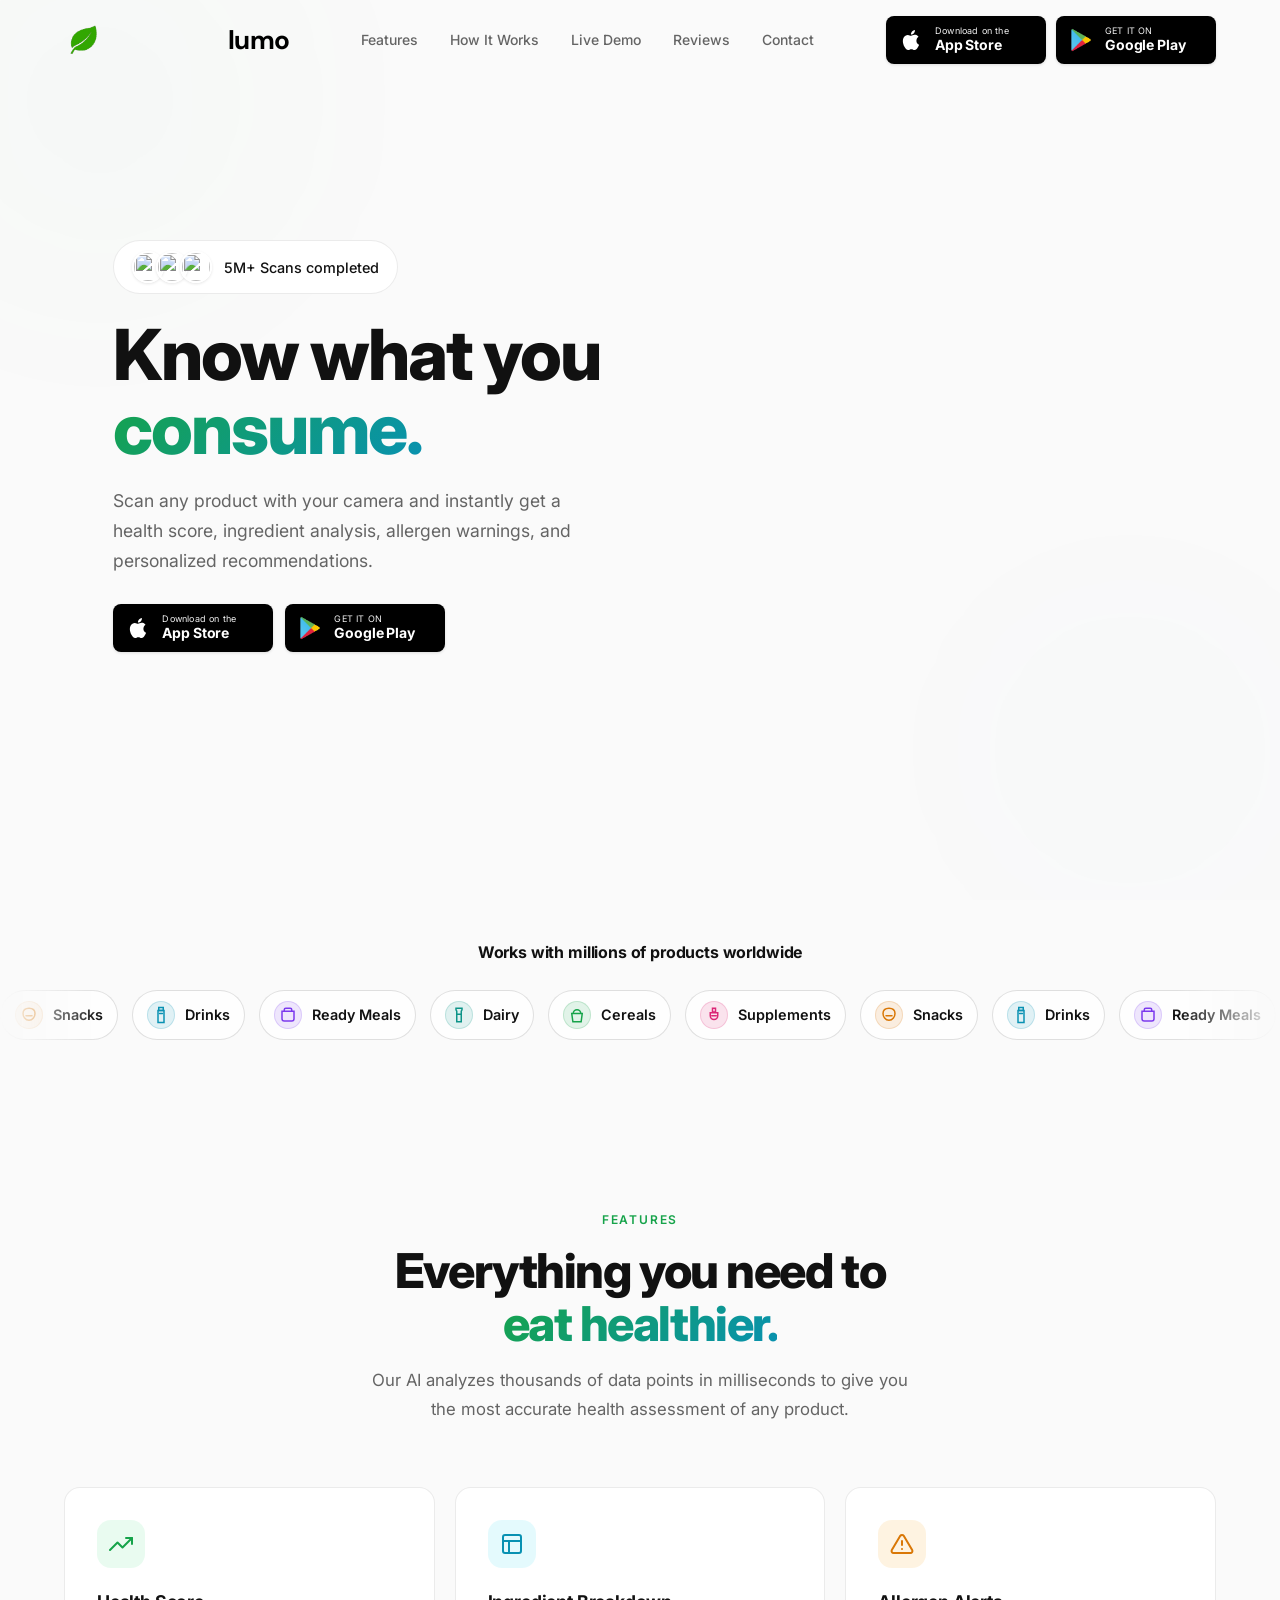
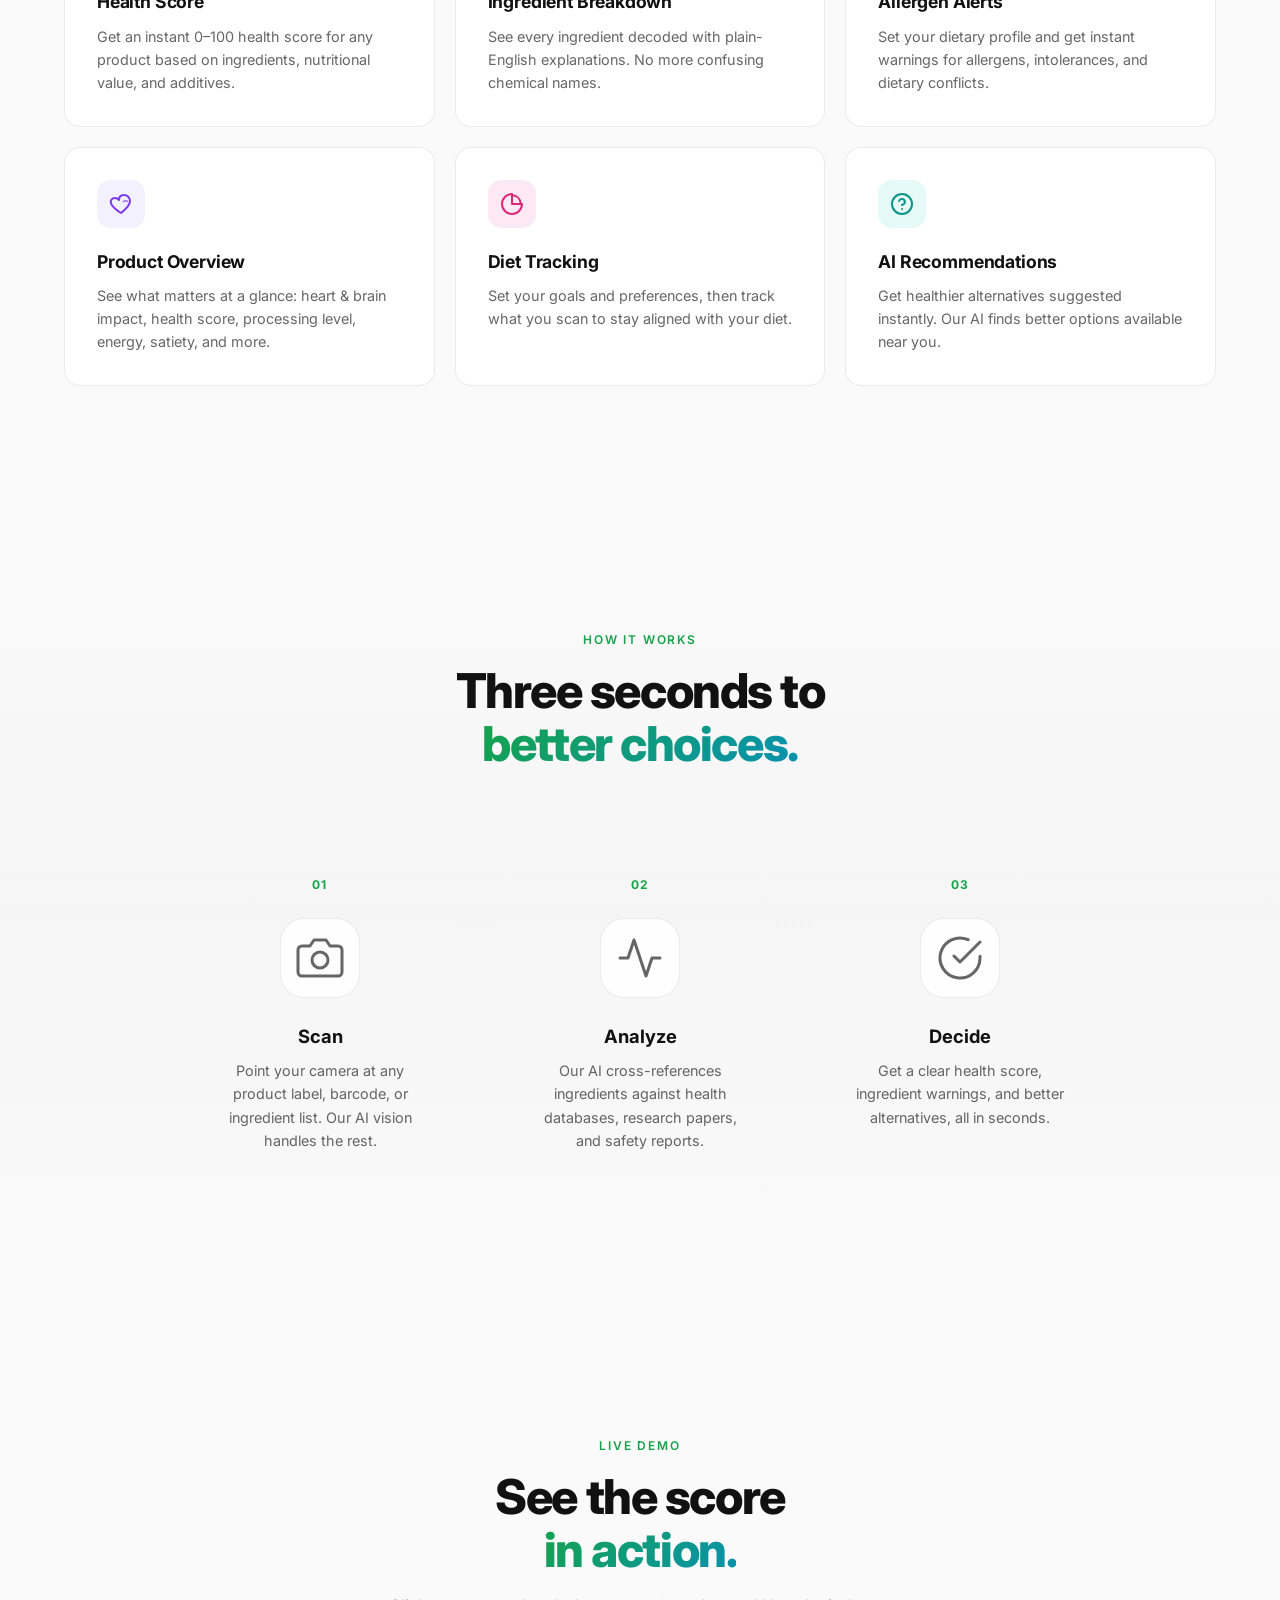
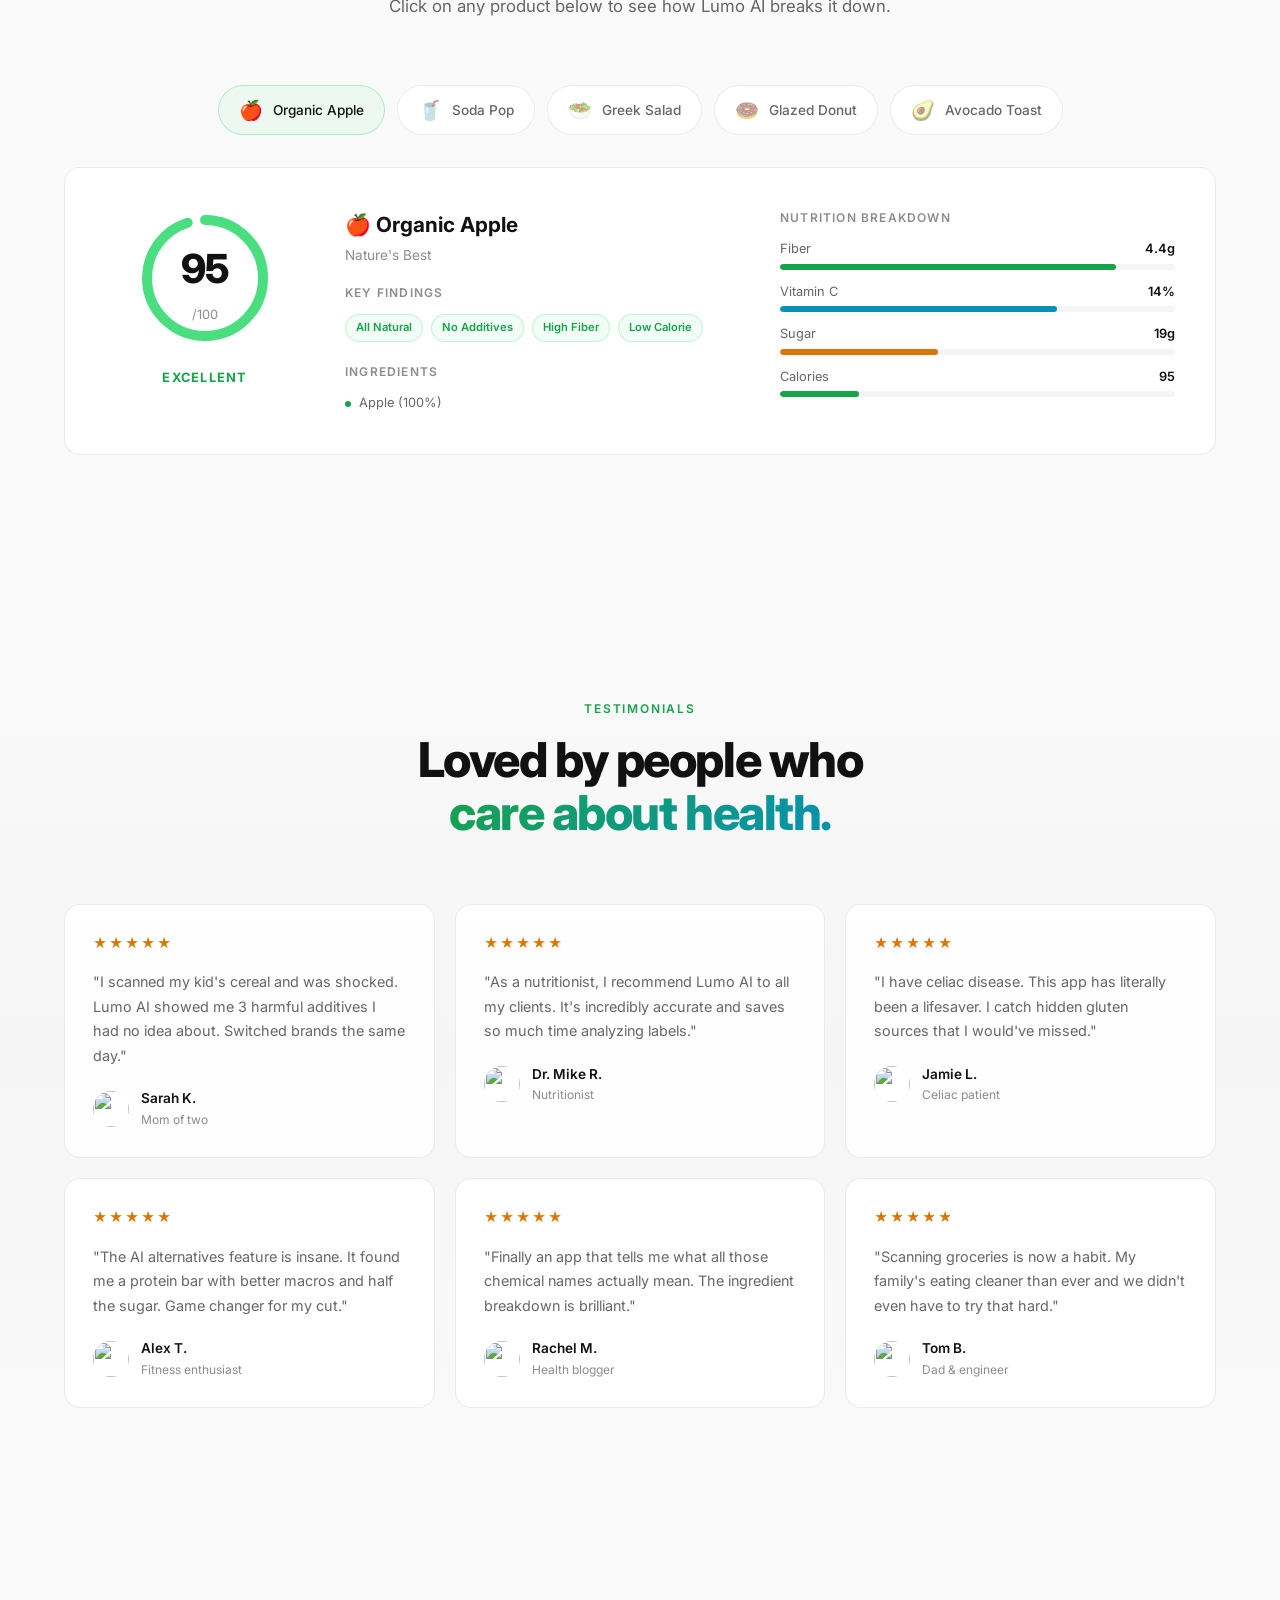
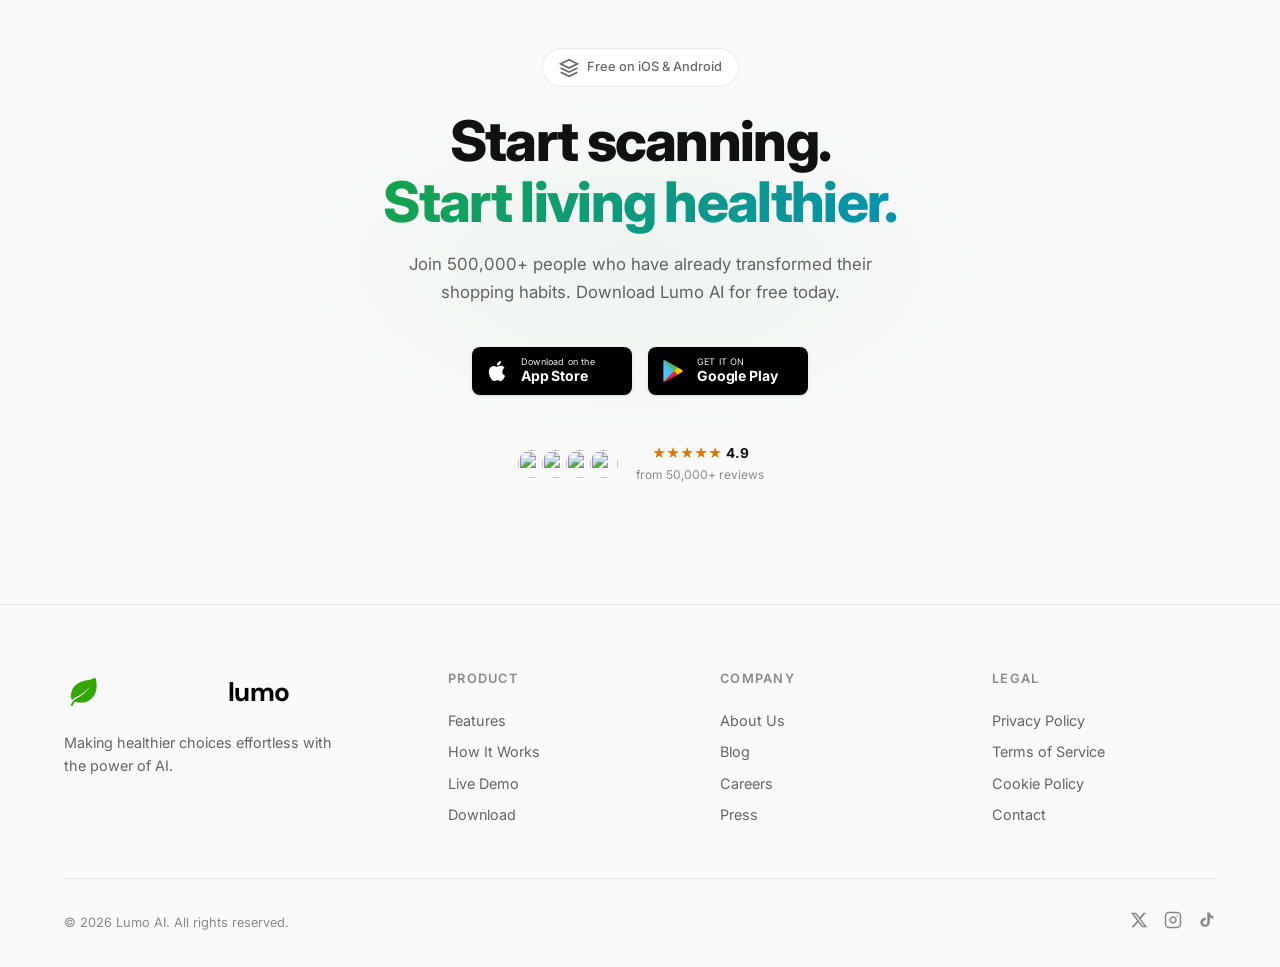
==== commit ae9340cf: "Update logo to leaf design and adjust store buttons for mobile Made-with: Cursor" ====
--- a/index.html
+++ b/index.html
@@ -16,7 +16,7 @@
   <nav class="navbar" id="navbar">
     <div class="nav-container">
       <a href="index.html" class="nav-logo">
-        <img src="assets/logolumo.png" alt="Lumo" class="nav-logo-img" />
+        <img src="assets/inapp_logo.png" alt="Lumo" class="nav-logo-img" />
         <span class="nav-logo-text">lumo</span>
       </a>
       <div class="nav-links">
@@ -120,36 +120,89 @@
 
   <!-- ==================== MARQUEE ==================== -->
   <section class="marquee-section">
-    <div class="marquee-track">
-      <div class="marquee-content">
-        <span>Health Score</span>
-        <span class="marquee-dot">·</span>
-        <span>Ingredient Analysis</span>
-        <span class="marquee-dot">·</span>
-        <span>Allergen Detection</span>
-        <span class="marquee-dot">·</span>
-        <span>Nutrition Facts</span>
-        <span class="marquee-dot">·</span>
-        <span>Barcode Scanner</span>
-        <span class="marquee-dot">·</span>
-        <span>AI Recommendations</span>
-        <span class="marquee-dot">·</span>
-        <span>Additive Warnings</span>
-        <span class="marquee-dot">·</span>
-        <span>Health Score</span>
-        <span class="marquee-dot">·</span>
-        <span>Ingredient Analysis</span>
-        <span class="marquee-dot">·</span>
-        <span>Allergen Detection</span>
-        <span class="marquee-dot">·</span>
-        <span>Nutrition Facts</span>
-        <span class="marquee-dot">·</span>
-        <span>Barcode Scanner</span>
-        <span class="marquee-dot">·</span>
-        <span>AI Recommendations</span>
-        <span class="marquee-dot">·</span>
-        <span>Additive Warnings</span>
-        <span class="marquee-dot">·</span>
+    <div class="container">
+      <div class="marquee-header">
+        <h3>Works with millions of products worldwide</h3>
+      </div>
+    </div>
+    <div class="marquee-track" aria-label="Supported product categories">
+      <div class="marquee-inner">
+        <div class="marquee-content" data-marquee-base="true">
+          <span class="marquee-item" style="--accent: 217 119 6;">
+            <span class="marquee-icon" aria-hidden="true">
+              <svg viewBox="0 0 24 24" fill="none"><path d="M4 10c0-4 3-7 8-7s8 3 8 7-3 9-8 9-8-5-8-9z" stroke="currentColor" stroke-width="2"/><path d="M8 13h8" stroke="currentColor" stroke-width="2" stroke-linecap="round"/></svg>
+            </span>
+            Snacks
+          </span>
+          <span class="marquee-item" style="--accent: 8 145 178;">
+            <span class="marquee-icon" aria-hidden="true">
+              <svg viewBox="0 0 24 24" fill="none"><path d="M9 2h6v4H9V2z" stroke="currentColor" stroke-width="2"/><path d="M8 6h8v16H8V6z" stroke="currentColor" stroke-width="2"/><path d="M10 10h4" stroke="currentColor" stroke-width="2" stroke-linecap="round"/></svg>
+            </span>
+            Drinks
+          </span>
+          <span class="marquee-item" style="--accent: 124 58 237;">
+            <span class="marquee-icon" aria-hidden="true">
+              <svg viewBox="0 0 24 24" fill="none"><path d="M4 7h16v10a3 3 0 0 1-3 3H7a3 3 0 0 1-3-3V7z" stroke="currentColor" stroke-width="2"/><path d="M7 7V5a2 2 0 0 1 2-2h6a2 2 0 0 1 2 2v2" stroke="currentColor" stroke-width="2"/></svg>
+            </span>
+            Ready Meals
+          </span>
+          <span class="marquee-item" style="--accent: 13 148 136;">
+            <span class="marquee-icon" aria-hidden="true">
+              <svg viewBox="0 0 24 24" fill="none"><path d="M8 3h8v2l-1 2v14H9V7L8 5V3z" stroke="currentColor" stroke-width="2"/><path d="M9 11h6" stroke="currentColor" stroke-width="2" stroke-linecap="round"/></svg>
+            </span>
+            Dairy
+          </span>
+          <span class="marquee-item" style="--accent: 22 163 74;">
+            <span class="marquee-icon" aria-hidden="true">
+              <svg viewBox="0 0 24 24" fill="none"><path d="M5 10h14l-1.5 11H6.5L5 10z" stroke="currentColor" stroke-width="2"/><path d="M7 10a5 5 0 0 1 10 0" stroke="currentColor" stroke-width="2"/></svg>
+            </span>
+            Cereals
+          </span>
+          <span class="marquee-item" style="--accent: 219 39 119;">
+            <span class="marquee-icon" aria-hidden="true">
+              <svg viewBox="0 0 24 24" fill="none"><path d="M10 3h4v5h-4V3z" stroke="currentColor" stroke-width="2"/><path d="M7 9h10v4a5 5 0 0 1-10 0V9z" stroke="currentColor" stroke-width="2"/><path d="M9 13h6" stroke="currentColor" stroke-width="2" stroke-linecap="round"/></svg>
+            </span>
+            Supplements
+          </span>
+        </div>
+        <div class="marquee-content" aria-hidden="true">
+          <span class="marquee-item" style="--accent: 217 119 6;">
+            <span class="marquee-icon" aria-hidden="true">
+              <svg viewBox="0 0 24 24" fill="none"><path d="M4 10c0-4 3-7 8-7s8 3 8 7-3 9-8 9-8-5-8-9z" stroke="currentColor" stroke-width="2"/><path d="M8 13h8" stroke="currentColor" stroke-width="2" stroke-linecap="round"/></svg>
+            </span>
+            Snacks
+          </span>
+          <span class="marquee-item" style="--accent: 8 145 178;">
+            <span class="marquee-icon" aria-hidden="true">
+              <svg viewBox="0 0 24 24" fill="none"><path d="M9 2h6v4H9V2z" stroke="currentColor" stroke-width="2"/><path d="M8 6h8v16H8V6z" stroke="currentColor" stroke-width="2"/><path d="M10 10h4" stroke="currentColor" stroke-width="2" stroke-linecap="round"/></svg>
+            </span>
+            Drinks
+          </span>
+          <span class="marquee-item" style="--accent: 124 58 237;">
+            <span class="marquee-icon" aria-hidden="true">
+              <svg viewBox="0 0 24 24" fill="none"><path d="M4 7h16v10a3 3 0 0 1-3 3H7a3 3 0 0 1-3-3V7z" stroke="currentColor" stroke-width="2"/><path d="M7 7V5a2 2 0 0 1 2-2h6a2 2 0 0 1 2 2v2" stroke="currentColor" stroke-width="2"/></svg>
+            </span>
+            Ready Meals
+          </span>
+          <span class="marquee-item" style="--accent: 13 148 136;">
+            <span class="marquee-icon" aria-hidden="true">
+              <svg viewBox="0 0 24 24" fill="none"><path d="M8 3h8v2l-1 2v14H9V7L8 5V3z" stroke="currentColor" stroke-width="2"/><path d="M9 11h6" stroke="currentColor" stroke-width="2" stroke-linecap="round"/></svg>
+            </span>
+            Dairy
+          </span>
+          <span class="marquee-item" style="--accent: 22 163 74;">
+            <span class="marquee-icon" aria-hidden="true">
+              <svg viewBox="0 0 24 24" fill="none"><path d="M5 10h14l-1.5 11H6.5L5 10z" stroke="currentColor" stroke-width="2"/><path d="M7 10a5 5 0 0 1 10 0" stroke="currentColor" stroke-width="2"/></svg>
+            </span>
+            Cereals
+          </span>
+          <span class="marquee-item" style="--accent: 219 39 119;">
+            <span class="marquee-icon" aria-hidden="true">
+              <svg viewBox="0 0 24 24" fill="none"><path d="M10 3h4v5h-4V3z" stroke="currentColor" stroke-width="2"/><path d="M7 9h10v4a5 5 0 0 1-10 0V9z" stroke="currentColor" stroke-width="2"/><path d="M9 13h6" stroke="currentColor" stroke-width="2" stroke-linecap="round"/></svg>
+            </span>
+            Supplements
+          </span>
+        </div>
       </div>
     </div>
   </section>
@@ -186,17 +239,20 @@
         </div>
         <div class="feature-card fade-up">
           <div class="feature-icon purple">
-            <svg width="24" height="24" viewBox="0 0 24 24" fill="none" stroke="currentColor" stroke-width="2" stroke-linecap="round" stroke-linejoin="round"><rect x="2" y="2" width="20" height="8" rx="2" ry="2"/><rect x="2" y="14" width="20" height="8" rx="2" ry="2"/><line x1="6" y1="6" x2="6.01" y2="6"/><line x1="6" y1="18" x2="6.01" y2="18"/></svg>
-          </div>
-          <h3>Barcode Scan</h3>
-          <p>Point your camera at any barcode. Our database covers over 2 million products worldwide.</p>
+            <svg width="24" height="24" viewBox="0 0 24 24" fill="none" stroke="currentColor" stroke-width="2" stroke-linecap="round" stroke-linejoin="round">
+              <path d="M12 21s-7-4.35-9.5-8.5C.5 8.5 3 6 6 6c1.7 0 3.1.9 4 2 0-3 2-5 5-5 3.3 0 6 2.7 6 6 0 5.5-9 12-9 12z"/>
+              <path d="M14.5 9.5c1.2-.8 2.7-.9 3.9-.2" opacity="0.6"/>
+            </svg>
+          </div>
+          <h3>Product Overview</h3>
+          <p>See what matters at a glance: heart & brain impact, health score, processing level, energy, satiety, and more.</p>
         </div>
         <div class="feature-card fade-up delay-1">
           <div class="feature-icon pink">
             <svg width="24" height="24" viewBox="0 0 24 24" fill="none" stroke="currentColor" stroke-width="2" stroke-linecap="round" stroke-linejoin="round"><path d="M12 2a10 10 0 1 0 10 10H12V2z"/><path d="M20.7 11A8.96 8.96 0 0 0 13 3.3"/></svg>
           </div>
-          <h3>Macro Tracking</h3>
-          <p>Track proteins, carbs, fats, fiber, sodium, and more. See how each product fits your daily goals.</p>
+          <h3>Diet Tracking</h3>
+          <p>Set your goals and preferences, then track what you scan to stay aligned with your diet.</p>
         </div>
         <div class="feature-card fade-up delay-2">
           <div class="feature-icon teal">
@@ -430,7 +486,7 @@
       <div class="footer-grid">
         <div class="footer-brand">
           <a href="index.html" class="nav-logo">
-            <img src="assets/logolumo.png" alt="Lumo" class="nav-logo-img" />
+            <img src="assets/inapp_logo.png" alt="Lumo" class="nav-logo-img" />
             <span class="nav-logo-text">lumo</span>
           </a>
           <p class="footer-tagline">Making healthier choices effortless with the power of AI.</p>
--- a/styles.css
+++ b/styles.css
@@ -192,14 +192,18 @@
 
 .mobile-store-buttons {
   display: flex;
-  flex-direction: column;
+  flex-direction: row;
+  justify-content: center;
+  align-items: center;
   gap: 12px;
   margin-top: 16px;
+  width: 100%;
 }
 
 .mobile-store-buttons .store-btn {
   justify-content: center;
-  min-width: 220px;
+  width: 100%;
+  max-width: 180px;
 }
 
 .mobile-store-buttons .store-label {
@@ -445,11 +449,11 @@
 .store-btn-badge {
   display: inline-flex !important;
   align-items: center;
-  gap: 12px;
-  width: 180px;
-  min-width: 180px;
-  height: 52px;
-  padding: 0 16px !important;
+  gap: 10px;
+  width: 160px;
+  min-width: 160px;
+  height: 48px;
+  padding: 0 12px !important;
   border-radius: 8px !important;
   border: 1px solid rgba(0, 0, 0, 0.18) !important;
   box-shadow: 0 1px 3px rgba(0, 0, 0, 0.12);
@@ -464,12 +468,12 @@
 }
 
 .store-btn-apple {
-  background: #3d3d3d !important;
+  background: #000 !important;
   color: #fff;
 }
 
 .store-btn-apple:hover {
-  background: #333 !important;
+  background: #1a1a1a !important;
   color: #fff;
 }
 
@@ -488,8 +492,8 @@
   align-items: center;
   justify-content: center;
   flex-shrink: 0;
-  width: 28px;
-  height: 28px;
+  width: 24px;
+  height: 24px;
 }
 
 .store-btn-icon svg {
@@ -516,14 +520,14 @@
 }
 
 .store-btn-badge .store-label {
-  font-size: 10px !important;
+  font-size: 9px !important;
   color: rgba(255, 255, 255, 0.95) !important;
   font-weight: 400;
   letter-spacing: 0.02em;
 }
 
 .store-btn-badge .store-name {
-  font-size: 16px !important;
+  font-size: 14px !important;
   font-weight: 700 !important;
   color: #fff !important;
   letter-spacing: -0.01em;
@@ -787,42 +791,96 @@
 
 .marquee-section {
   padding: 40px 0;
-  border-top: 1px solid var(--border);
-  border-bottom: 1px solid var(--border);
   overflow: hidden;
   background: var(--bg);
 }
 
+.marquee-header {
+  text-align: center;
+  margin-bottom: 18px;
+}
+
+.marquee-header h3 {
+  font-size: 1rem;
+  font-weight: 700;
+  letter-spacing: -0.01em;
+  color: var(--text);
+}
+
 .marquee-track {
   display: flex;
   overflow: hidden;
+  padding: 6px 0;
+  -webkit-mask-image: linear-gradient(to right, transparent, #000 8%, #000 92%, transparent);
+  mask-image: linear-gradient(to right, transparent, #000 8%, #000 92%, transparent);
+}
+
+.marquee-inner {
+  display: flex;
+  width: max-content;
+  animation: marqueeChips var(--marquee-duration, 26s) linear infinite;
+  white-space: nowrap;
+  will-change: transform;
+  gap: 0;
+  --marquee-distance: 50%;
 }
 
 .marquee-content {
   display: flex;
   align-items: center;
-  gap: 32px;
-  animation: marquee 20s linear infinite;
+  gap: 14px;
   white-space: nowrap;
-}
-
-.marquee-content span {
-  font-size: 0.85rem;
+  flex-shrink: 0;
+  padding-right: 14px;
+}
+
+.marquee-item {
+  display: inline-flex;
+  align-items: center;
+  gap: 10px;
+  font-size: 0.9rem;
   font-weight: 600;
-  text-transform: uppercase;
-  letter-spacing: 0.12em;
-  color: var(--text-tertiary);
+  color: var(--text);
+  padding: 10px 14px;
+  background: rgba(255, 255, 255, 0.75);
+  border: 1px solid rgba(0, 0, 0, 0.12);
+  border-radius: 999px;
+  box-shadow: none;
+  transition: transform 180ms ease, box-shadow 180ms ease, background 180ms ease;
+}
+
+.marquee-icon {
+  width: 28px;
+  height: 28px;
+  display: inline-flex;
+  align-items: center;
+  justify-content: center;
+  color: rgb(var(--accent, 17 17 17));
+  background: rgb(var(--accent, 17 17 17) / 0.12);
+  border: 1px solid rgb(var(--accent, 17 17 17) / 0.18);
+  border-radius: 999px;
+}
+
+.marquee-icon svg {
+  width: 18px;
+  height: 18px;
+  display: block;
+}
+
+.marquee-item:hover {
+  transform: translateY(-2px);
+  background: rgba(255, 255, 255, 0.92);
 }
 
 
 .marquee-dot {
-  color: var(--green) !important;
-  font-size: 1.2rem !important;
-}
-
-@keyframes marquee {
+  color: var(--text-tertiary) !important;
+  font-size: 1rem !important;
+}
+
+@keyframes marqueeChips {
   0% { transform: translateX(0); }
-  100% { transform: translateX(-50%); }
+  100% { transform: translateX(calc(-1 * var(--marquee-distance))); }
 }
 
 /* ========================================
@@ -1615,13 +1673,14 @@
   }
 
   .hero-store-buttons {
-    flex-direction: column;
+    flex-direction: row;
+    justify-content: center;
     align-items: center;
   }
 
   .hero-store-buttons .store-btn-badge {
     width: 100%;
-    max-width: 200px;
+    max-width: 180px;
     justify-content: center;
   }
 
@@ -1662,13 +1721,14 @@
   }
 
   .download-buttons {
-    flex-direction: column;
+    flex-direction: row;
+    justify-content: center;
     align-items: center;
   }
 
 .download-buttons .store-btn-badge {
   width: 100%;
-  max-width: 200px;
+  max-width: 180px;
   justify-content: center;
 }
 
